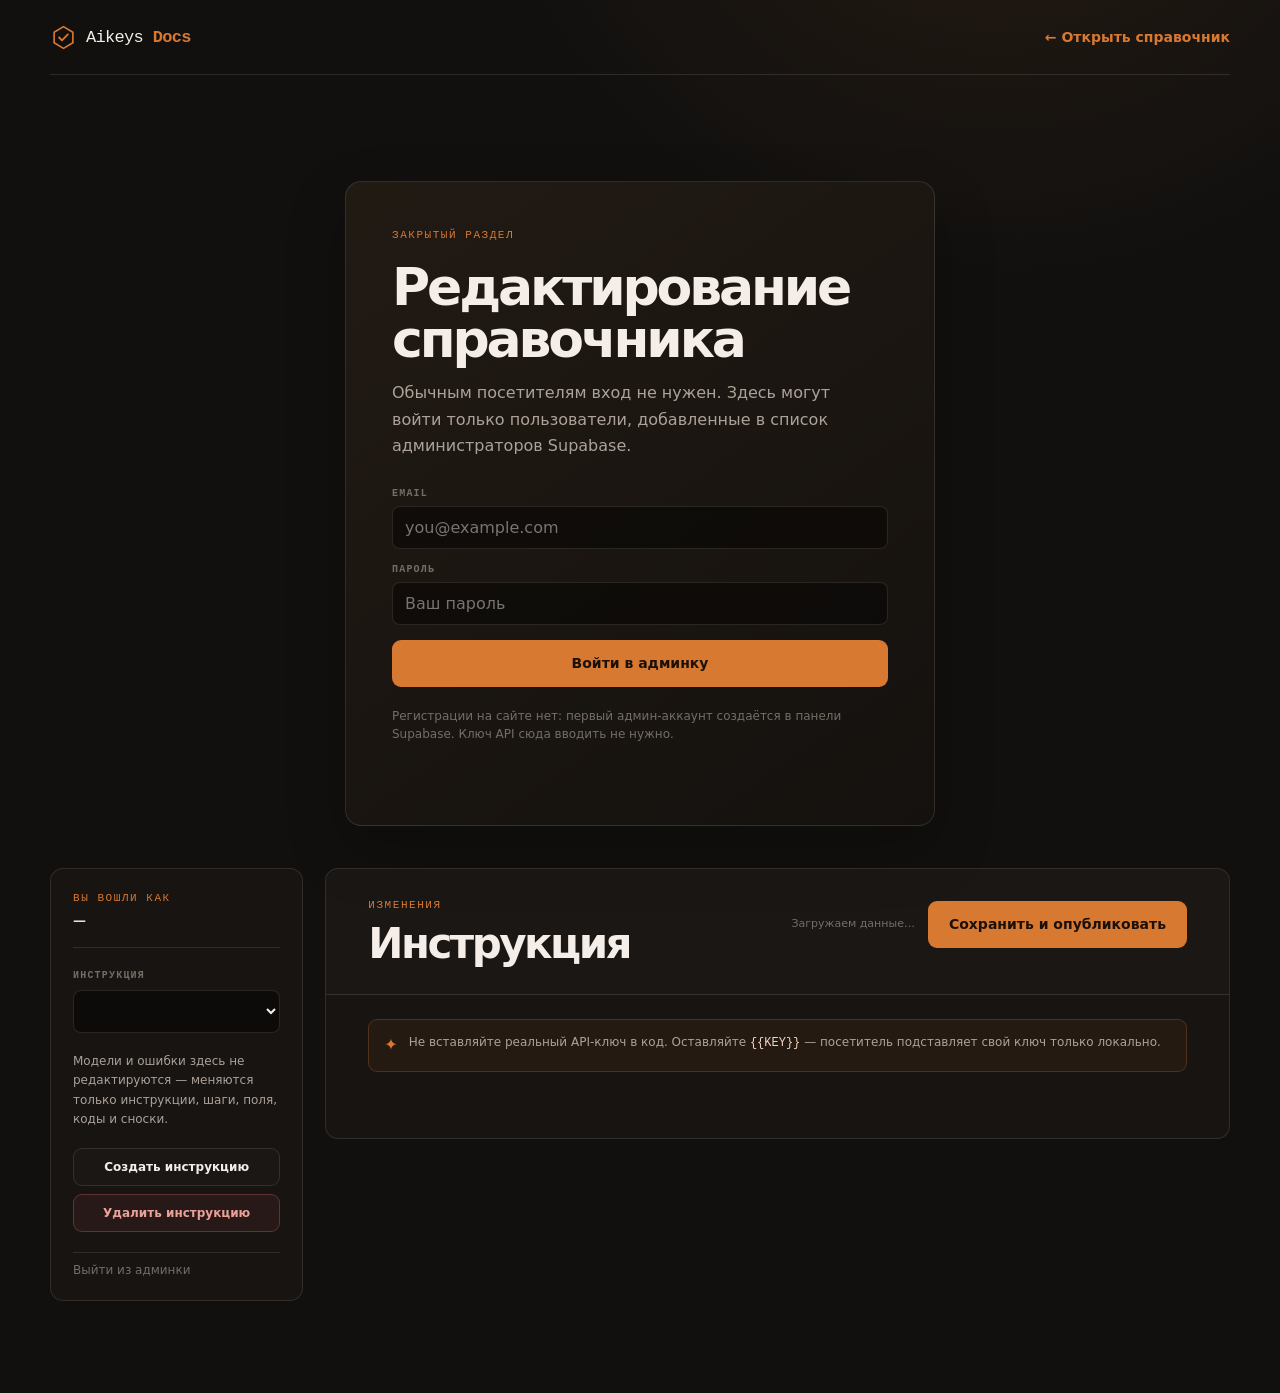
==== admin/index.html @ f6360652 "Add files via upload" ====
<!doctype html>
<html lang="ru">
  <head>
    <meta charset="UTF-8" />
    <meta name="viewport" content="width=device-width, initial-scale=1.0" />
    <meta name="theme-color" content="#0a1111" />
    <meta name="description" content="Администрирование Aikeys Docs" />
    <title>Aikeys Docs — админка</title>
    <link id="site-favicon" rel="icon" href="../site-icon.svg" type="image/svg+xml" />
    <link rel="stylesheet" href="../styles.css" />
    <link rel="stylesheet" href="./admin.css" />
  </head>
  <body class="admin-page">
    <header class="site-header admin-header">
      <a class="brand" href="../" aria-label="Aikeys Docs — на главную">
        <svg class="brand-mark" viewBox="0 0 36 36" aria-hidden="true">
          <path d="M18 3.5 30.5 11v14L18 32.5 5.5 25V11L18 3.5Z" fill="none" stroke="currentColor" stroke-width="2.2" />
          <path d="m12.2 18 3.8 3.8 7.8-8" fill="none" stroke="currentColor" stroke-linecap="round" stroke-linejoin="round" stroke-width="2.4" />
        </svg>
        <span>Aikeys <b>Docs</b></span>
      </a>
      <a class="header-link" href="../">← Открыть справочник</a>
    </header>

    <main class="admin-shell">
      <section class="admin-login" id="login-panel" aria-labelledby="login-title">
        <p class="eyebrow">Закрытый раздел</p>
        <h1 id="login-title">Редактирование справочника</h1>
        <p class="admin-lede">Обычным посетителям вход не нужен. Здесь могут войти только пользователи, добавленные в список администраторов Supabase.</p>
        <form class="login-form" id="login-form">
          <label>
            <span>Email</span>
            <input id="login-email" type="email" autocomplete="email" required placeholder="you@example.com" />
          </label>
          <label>
            <span>Пароль</span>
            <input id="login-password" type="password" autocomplete="current-password" required placeholder="Ваш пароль" />
          </label>
          <button class="button button-primary" id="login-submit" type="submit">Войти в админку</button>
        </form>
        <p class="admin-hint">Регистрации на сайте нет: первый админ-аккаунт создаётся в панели Supabase. Ключ API сюда вводить не нужно.</p>
        <p class="admin-message" id="login-message" aria-live="polite"></p>
      </section>

      <section class="admin-workspace" id="workspace" hidden aria-label="Редактор инструкций">
        <aside class="admin-sidebar">
          <div class="admin-sidebar__head">
            <p class="eyebrow">Вы вошли как</p>
            <strong id="account-email">—</strong>
          </div>
          <label class="admin-select-label" for="recipe-select">Инструкция</label>
          <select id="recipe-select" class="admin-select"></select>
          <p class="sidebar-note">Модели и ошибки здесь не редактируются — меняются только инструкции, шаги, поля, коды и сноски.</p>
          <div class="sidebar-actions">
            <button class="button button-quiet" id="create-recipe" type="button">Создать инструкцию</button>
            <button class="button button-danger" id="delete-recipe" type="button">Удалить инструкцию</button>
          </div>
          <button class="signout-button" id="signout" type="button">Выйти из админки</button>
        </aside>

        <section class="admin-editor-panel">
          <header class="editor-toolbar">
            <div>
              <p class="eyebrow">Изменения</p>
              <h1 id="editor-title">Инструкция</h1>
            </div>
            <div class="editor-actions">
              <span class="save-status" id="save-status" aria-live="polite">Загружаем данные…</span>
              <button class="button button-primary" id="save-catalog" type="button">Сохранить и опубликовать</button>
            </div>
          </header>
          <div class="admin-warning">
            <span aria-hidden="true">✦</span>
            <p>Не вставляйте реальный API-ключ в код. Оставляйте <code>{{KEY}}</code> — посетитель подставляет свой ключ только локально.</p>
          </div>
          <div id="recipe-editor" class="recipe-editor"></div>
        </section>
      </section>
    </main>

    <script src="../site-config.js"></script>
    <script src="../catalog-seed.js"></script>
    <script src="./admin.js" defer></script>
  </body>
</html>
---- styles.css ----
:root {
  --ink: #f5eee8;
  --muted: #aca29a;
  --subtle: #756d66;
  --canvas: #11100f;
  --surface: #1a1714;
  --surface-raised: #211c18;
  --surface-strong: #2a221c;
  --line: rgba(244, 225, 205, 0.12);
  --line-strong: rgba(216, 121, 50, 0.34);
  --accent: #d87932;
  --accent-strong: #bb5e25;
  --accent-faint: rgba(216, 121, 50, 0.13);
  --violet: #bca2ff;
  --shadow: 0 24px 60px rgba(0, 0, 0, 0.24);
  --shell: min(1180px, calc(100% - 48px));
  color-scheme: dark;
  font-family: Inter, ui-sans-serif, system-ui, -apple-system, BlinkMacSystemFont, "Segoe UI", sans-serif;
  background: var(--canvas);
  color: var(--ink);
}

* { box-sizing: border-box; }
html { scroll-behavior: smooth; }
body { margin: 0; min-width: 320px; background: var(--canvas); color: var(--ink); }
button, input { font: inherit; }
button { cursor: pointer; }
a { color: inherit; text-decoration: none; }

.skip-link {
  position: fixed; left: 16px; top: -50px; z-index: 10; padding: 10px 14px; border-radius: 8px;
  background: var(--accent); color: #1b110a; font-weight: 800; transition: top .18s ease;
}
.skip-link:focus { top: 14px; }
.sr-only { position: absolute; width: 1px; height: 1px; padding: 0; margin: -1px; overflow: hidden; clip: rect(0, 0, 0, 0); white-space: nowrap; border: 0; }

.site-header {
  width: var(--shell); min-height: 86px; margin: 0 auto; display: flex; align-items: center; justify-content: space-between; gap: 32px;
  border-bottom: 1px solid var(--line);
}
.brand { display: inline-flex; align-items: center; gap: 9px; font-family: ui-monospace, SFMono-Regular, Menlo, Consolas, monospace; font-size: 17px; letter-spacing: -.04em; white-space: nowrap; }
.brand b { color: var(--accent); font-weight: 700; }
.brand-mark { width: 27px; height: 27px; color: var(--accent); }
.main-nav { display: flex; align-items: center; gap: 28px; color: var(--muted); font-size: 14px; }
.main-nav a, .header-link, .site-footer a { transition: color .18s ease; }
.main-nav a:hover, .header-link:hover, .site-footer a:hover { color: var(--accent); }
.header-link { display: inline-flex; gap: 8px; color: var(--accent); font-size: 14px; font-weight: 750; }

.section-shell { width: var(--shell); margin: 0 auto; }
.hero { display: grid; grid-template-columns: minmax(0, 1.45fr) minmax(300px, .75fr); gap: clamp(38px, 9vw, 130px); align-items: center; min-height: 510px; padding: 86px 0 78px; }
.eyebrow { display: flex; align-items: center; gap: 8px; margin: 0 0 18px; color: var(--accent); font-family: ui-monospace, SFMono-Regular, Menlo, Consolas, monospace; font-size: 11px; letter-spacing: .14em; line-height: 1.4; text-transform: uppercase; }
.pulse-dot { width: 7px; height: 7px; border-radius: 50%; background: var(--accent); box-shadow: 0 0 0 5px rgba(216, 121, 50, .1); }
h1, h2, h3, p { margin-top: 0; }
h1 { max-width: 790px; margin-bottom: 23px; font-size: clamp(45px, 6vw, 78px); letter-spacing: -.067em; line-height: .99; font-weight: 720; }
h1 em { font-family: Georgia, "Times New Roman", serif; color: var(--accent); font-weight: 400; letter-spacing: -.08em; }
.hero-lede { max-width: 590px; margin-bottom: 31px; color: var(--muted); font-size: 18px; line-height: 1.65; }
.hero-actions { display: flex; flex-wrap: wrap; gap: 12px; }
.button { display: inline-flex; align-items: center; justify-content: center; gap: 12px; min-height: 47px; padding: 0 20px; border: 1px solid transparent; border-radius: 9px; font-size: 14px; font-weight: 800; transition: transform .18s ease, border-color .18s ease, background .18s ease; }
.button:hover { transform: translateY(-2px); }
.button-primary { background: var(--accent); color: #1b110a; }
.button-primary:hover { background: #efaa76; }
.button-quiet { border-color: var(--line); color: var(--ink); background: rgba(255,255,255,.015); }
.button-quiet:hover { border-color: var(--line-strong); }

.gateway-card { position: relative; padding: 25px; overflow: hidden; border: 1px solid rgba(216, 121, 50, .27); border-radius: 15px; background: linear-gradient(148deg, rgba(216,121,50,.15), rgba(39,27,19,.26) 42%, rgba(27,23,20,.9)); box-shadow: var(--shadow); }
.gateway-card::after { content: ""; position: absolute; width: 220px; height: 220px; right: -115px; bottom: -128px; border: 1px solid rgba(216, 121, 50, .2); border-radius: 50%; box-shadow: 0 0 0 28px rgba(216, 121, 50, .03), 0 0 0 58px rgba(216, 121, 50, .02); pointer-events: none; }
.gateway-card__header { display: flex; align-items: center; gap: 8px; margin-bottom: 19px; color: var(--muted); font-size: 13px; }
.status-lamp { width: 8px; height: 8px; border-radius: 50%; background: var(--accent); box-shadow: 0 0 12px rgba(216, 121, 50, .9); }
.gateway-card code { display: block; position: relative; z-index: 1; margin-bottom: 13px; color: #ffe0ca; font-family: ui-monospace, SFMono-Regular, Menlo, Consolas, monospace; font-size: clamp(14px, 1.5vw, 17px); font-weight: 700; overflow-wrap: anywhere; }
.gateway-card p { position: relative; z-index: 1; max-width: 285px; margin: 18px 0 0; color: var(--muted); font-size: 12px; line-height: 1.65; }
.copy-line { position: relative; z-index: 1; display: inline-flex; align-items: center; gap: 9px; padding: 0; border: 0; color: var(--accent); background: transparent; font-family: ui-monospace, SFMono-Regular, Menlo, Consolas, monospace; font-size: 12px; font-weight: 700; }
.copy-line:hover { color: #f0b386; }
.copy-icon { font-size: 16px; }

.trust-strip { display: grid; grid-template-columns: repeat(3, 1fr); width: var(--shell); margin: 0 auto; border: 1px solid var(--line); border-right: 0; border-left: 0; }
.trust-strip > div { display: flex; align-items: flex-start; gap: 15px; min-height: 94px; padding: 25px 20px; }
.trust-strip > div + div { border-left: 1px solid var(--line); }
.trust-index { color: var(--accent); font-family: ui-monospace, SFMono-Regular, Menlo, Consolas, monospace; font-size: 11px; }
.trust-strip p { max-width: 210px; margin: 0; color: #bdcbc5; font-size: 13px; line-height: 1.5; }

.setup-section, .models-section, .errors-section { padding: 118px 0 0; scroll-margin-top: 24px; }
.section-heading { display: flex; align-items: flex-end; justify-content: space-between; gap: 30px; margin-bottom: 34px; }
.section-heading .eyebrow { margin-bottom: 12px; }
h2 { margin-bottom: 0; font-size: clamp(32px, 4.1vw, 48px); letter-spacing: -.055em; line-height: 1.02; font-weight: 690; }
.section-note { max-width: 330px; margin: 0 0 4px; color: var(--subtle); font-size: 13px; line-height: 1.55; text-align: right; }

.setup-controls { display: grid; grid-template-columns: minmax(0, 1fr) auto; gap: 32px; align-items: end; padding: 24px; border: 1px solid var(--line); border-radius: 13px 13px 0 0; background: rgba(14,26,23,.55); }
.control-group { display: grid; gap: 11px; }
.control-group--wide { min-width: 0; }
.control-label { color: var(--subtle); font-family: ui-monospace, SFMono-Regular, Menlo, Consolas, monospace; font-size: 10px; font-weight: 700; letter-spacing: .13em; text-transform: uppercase; }
.app-tabs, .segment-tabs, .models-filter { display: flex; flex-wrap: wrap; gap: 8px; }
.app-tab, .segment-tab, .filter-tab { min-height: 37px; padding: 0 14px; border: 1px solid var(--line); border-radius: 999px; color: #c9c0b9; background: #171411; font-family: ui-monospace, SFMono-Regular, Menlo, Consolas, monospace; font-size: 12px; font-weight: 650; white-space: nowrap; transition: border-color .17s ease, color .17s ease, background .17s ease; }
.app-tab:hover, .segment-tab:hover, .filter-tab:hover { border-color: rgba(216,121,50,.45); color: #f7d6bd; }
.app-tab[aria-selected="true"], .segment-tab[aria-selected="true"], .filter-tab[aria-pressed="true"] { border-color: var(--accent); color: var(--accent); background: var(--accent-faint); }

.key-notice { display: grid; grid-template-columns: auto minmax(0, 1fr) minmax(250px, 330px); gap: 16px; align-items: center; padding: 17px 22px; border: 1px solid var(--line); border-top: 0; background: linear-gradient(90deg, rgba(121,96,77,.13), rgba(25,20,17,.5)); }
.key-notice__icon { display: grid; width: 31px; height: 31px; place-items: center; border: 1px solid rgba(216,121,50,.38); border-radius: 8px; color: var(--accent); font-size: 22px; }
.key-notice strong { display: block; margin-bottom: 3px; color: #e3d7cd; font-size: 13px; }
.key-notice p { margin: 0; color: var(--subtle); font-size: 12px; line-height: 1.5; }
.key-field { position: relative; display: flex; align-items: center; }
.key-field input { width: 100%; height: 39px; padding: 0 41px 0 13px; border: 1px dashed rgba(216,121,50,.38); border-radius: 7px; outline: none; color: var(--ink); background: rgba(12,9,7,.5); font-family: ui-monospace, SFMono-Regular, Menlo, Consolas, monospace; font-size: 12px; transition: border-color .17s ease; }
.key-field input:focus { border-color: var(--accent); }
.key-field input::placeholder { color: #77847f; }
.eye-button { position: absolute; right: 5px; width: 30px; height: 30px; border: 0; border-radius: 5px; color: var(--subtle); background: transparent; font-size: 13px; }
.eye-button:hover { color: var(--accent); background: var(--accent-faint); }

.guide-card { min-height: 390px; padding: clamp(26px, 4vw, 48px); border: 1px solid var(--line); border-top: 0; border-radius: 0 0 13px 13px; background: #171310; }
.guide-header { display: grid; grid-template-columns: minmax(0, 1fr) auto; gap: 32px; align-items: start; padding-bottom: 30px; border-bottom: 1px solid var(--line); }
.guide-header h3 { margin-bottom: 10px; color: #fff7f0; font-size: clamp(25px, 3.5vw, 37px); letter-spacing: -.05em; line-height: 1.05; }
.guide-header p { max-width: 640px; margin-bottom: 0; color: var(--muted); font-size: 14px; line-height: 1.65; }
.guide-meta { display: flex; align-items: center; gap: 8px; color: var(--subtle); font-family: ui-monospace, SFMono-Regular, Menlo, Consolas, monospace; font-size: 11px; white-space: nowrap; }
.guide-meta::before { content: "⌘"; color: var(--accent); font-size: 16px; }
.steps { display: grid; gap: 0; margin-top: 8px; }
.step { display: grid; grid-template-columns: 42px minmax(0, 1fr); column-gap: 19px; padding: 27px 0; border-bottom: 1px solid var(--line); }
.step-index { display: grid; width: 31px; height: 31px; place-items: center; border: 1px solid rgba(216,121,50,.48); border-radius: 50%; color: var(--accent); font-family: ui-monospace, SFMono-Regular, Menlo, Consolas, monospace; font-size: 11px; }
.step h4 { margin-bottom: 8px; color: #f2e7de; font-size: 16px; letter-spacing: -.02em; }
.step p { max-width: 740px; margin-bottom: 14px; color: var(--muted); font-size: 14px; line-height: 1.65; }
.guide-fields { display: grid; gap: 0; max-width: 780px; margin: 0 0 14px; overflow: hidden; border: 1px solid rgba(231,203,178,.13); border-radius: 8px; background: rgba(16,13,11,.68); }
.guide-field { display: grid; grid-template-columns: minmax(90px, .26fr) minmax(0, 1fr); gap: 12px; align-items: start; padding: 10px 13px; }
.guide-field + .guide-field { border-top: 1px solid var(--line); }
.guide-field dt { color: var(--subtle); font-family: ui-monospace, SFMono-Regular, Menlo, Consolas, monospace; font-size: 10px; font-weight: 700; line-height: 1.5; }
.guide-field dd { min-width: 0; margin: 0; }
.guide-field code { color: #f1ddce; font-family: ui-monospace, SFMono-Regular, Menlo, Consolas, monospace; font-size: 11px; line-height: 1.55; overflow-wrap: anywhere; }
.code-wrap { position: relative; max-width: 780px; overflow: hidden; border: 1px solid rgba(231,203,178,.13); border-radius: 8px; background: #100d0b; }
.code-wrap pre { max-height: 350px; margin: 0; padding: 17px 54px 17px 17px; overflow: auto; color: #f1ddce; font-family: ui-monospace, SFMono-Regular, Menlo, Consolas, monospace; font-size: 12px; line-height: 1.68; tab-size: 2; white-space: pre-wrap; overflow-wrap: anywhere; }
.code-wrap code { font-family: inherit; }
.copy-code { position: absolute; top: 8px; right: 8px; padding: 6px 8px; border: 1px solid transparent; border-radius: 5px; color: #8da69a; background: transparent; font-family: ui-monospace, SFMono-Regular, Menlo, Consolas, monospace; font-size: 10px; font-weight: 700; }
.copy-code:hover { border-color: var(--line); color: var(--accent); }
.guide-after { display: grid; gap: 9px; margin: 28px 0 0 61px; padding: 17px 18px; border: 1px solid rgba(188,162,255,.2); border-radius: 8px; background: rgba(188,162,255,.055); }
.guide-after p { position: relative; margin: 0; padding-left: 17px; color: #bdc6db; font-size: 12px; line-height: 1.55; }
.guide-after p::before { content: "•"; position: absolute; left: 0; color: var(--violet); }
.guide-loading { display: flex; gap: 7px; align-items: center; justify-content: center; min-height: 280px; }
.guide-loading span { width: 7px; height: 7px; border-radius: 50%; background: var(--accent); animation: loading .8s infinite alternate; }
.guide-loading span:nth-child(2) { animation-delay: .17s; }.guide-loading span:nth-child(3) { animation-delay: .34s; }
@keyframes loading { to { transform: translateY(-8px); opacity: .4; } }

.models-section { padding-top: 128px; }
.section-heading--models { margin-bottom: 17px; }
.model-search { position: relative; width: min(100%, 295px); }
.model-search input { width: 100%; height: 44px; padding: 0 13px 0 37px; border: 1px solid var(--line); border-radius: 8px; outline: none; color: var(--ink); background: transparent; font-size: 13px; transition: border-color .17s ease; }
.model-search input:focus { border-color: var(--accent); }
.model-search input::placeholder { color: var(--subtle); }
.search-symbol { position: absolute; left: 13px; top: 8px; color: var(--subtle); font-size: 22px; line-height: 1; }
.models-intro { max-width: 650px; margin-bottom: 25px; color: var(--muted); font-size: 14px; line-height: 1.65; }
.models-intro b { color: var(--accent); font-family: ui-monospace, SFMono-Regular, Menlo, Consolas, monospace; font-size: 12px; }
.models-filter { margin-bottom: 24px; }
.filter-tab { min-height: 32px; padding: 0 12px; font-size: 11px; }
.models-grid { display: grid; grid-template-columns: repeat(3, minmax(0, 1fr)); gap: 12px; }
.provider-card { overflow: hidden; border: 1px solid var(--line); border-radius: 10px; background: rgba(28,23,19,.62); }
.provider-card__header { display: flex; align-items: center; justify-content: space-between; gap: 16px; padding: 18px 18px 15px; border-bottom: 1px solid var(--line); }
.provider-card__header h3 { margin: 0; color: #f1e7de; font-size: 15px; letter-spacing: -.02em; }
.provider-card__header span { color: var(--subtle); font-family: ui-monospace, SFMono-Regular, Menlo, Consolas, monospace; font-size: 10px; }
.model-rows { list-style: none; margin: 0; padding: 5px 0; }
.model-row { display: grid; grid-template-columns: minmax(0, 1fr) auto; gap: 10px; align-items: center; padding: 11px 18px; }
.model-row + .model-row { border-top: 1px solid rgba(244,225,205,.07); }
.model-name { display: block; margin-bottom: 3px; color: #ddd1c7; font-size: 13px; line-height: 1.35; }
.model-id { display: block; max-width: 100%; padding: 0; border: 0; color: var(--subtle); background: transparent; font-family: ui-monospace, SFMono-Regular, Menlo, Consolas, monospace; font-size: 10px; text-align: left; overflow-wrap: anywhere; }
.model-id:hover { color: var(--accent); text-decoration: underline dotted; text-underline-offset: 3px; }
.model-kind { align-self: start; padding: 4px 6px; border-radius: 4px; color: #e4a070; background: rgba(216,121,50,.11); font-family: ui-monospace, SFMono-Regular, Menlo, Consolas, monospace; font-size: 9px; white-space: nowrap; }
.empty-state { padding: 32px; border: 1px dashed var(--line); border-radius: 9px; color: var(--muted); text-align: center; }

.savings-section { padding: 118px 0 0; scroll-margin-top: 24px; }
.savings-grid { display: grid; grid-template-columns: repeat(3, minmax(0, 1fr)); gap: 12px; }
.savings-card { position: relative; min-height: 192px; padding: 22px 20px 20px; overflow: hidden; border: 1px solid var(--line); border-radius: 10px; background: linear-gradient(145deg, rgba(216,121,50,.09), rgba(28,23,19,.68) 42%); }
.savings-card::after { content: ""; position: absolute; width: 120px; height: 120px; right: -72px; bottom: -76px; border: 1px solid rgba(216,121,50,.17); border-radius: 50%; pointer-events: none; }
.savings-index { display: inline-block; margin-bottom: 30px; color: var(--accent); font-family: ui-monospace, SFMono-Regular, Menlo, Consolas, monospace; font-size: 10px; font-weight: 700; letter-spacing: .12em; }
.savings-card h3 { position: relative; z-index: 1; margin-bottom: 9px; color: #f4e9df; font-size: 16px; letter-spacing: -.025em; }
.savings-card p { position: relative; z-index: 1; margin: 0; color: var(--muted); font-size: 13px; line-height: 1.6; }

.errors-section { padding-bottom: 118px; }
.errors-layout { display: grid; grid-template-columns: minmax(220px, .54fr) minmax(0, 1.46fr); gap: 16px; align-items: start; }
.error-helper { position: sticky; top: 18px; padding: 26px; border: 1px solid rgba(216,121,50,.26); border-radius: 10px; background: linear-gradient(155deg, rgba(216,121,50,.13), rgba(25,20,17,.8)); }
.helper-symbol { display: grid; width: 33px; height: 33px; place-items: center; margin-bottom: 22px; border: 1px solid var(--accent); border-radius: 50%; color: var(--accent); font-family: Georgia, serif; font-size: 20px; }
.error-helper h3 { margin-bottom: 9px; font-size: 20px; letter-spacing: -.04em; }
.error-helper p { margin-bottom: 21px; color: var(--muted); font-size: 13px; line-height: 1.65; }
.error-helper a { color: var(--accent); font-size: 12px; font-weight: 750; }
.error-list { display: grid; gap: 9px; }
.error-item { overflow: hidden; border: 1px solid var(--line); border-radius: 9px; background: rgba(28,23,19,.6); }
.error-summary { display: grid; grid-template-columns: minmax(0, 1fr) auto; gap: 18px; width: 100%; padding: 18px 19px; border: 0; color: inherit; background: transparent; text-align: left; }
.error-summary:hover { background: rgba(216,121,50,.05); }
.error-summary strong { display: block; margin-bottom: 4px; color: #f0e5db; font-size: 14px; }
.error-summary span { display: block; color: var(--subtle); font-size: 12px; line-height: 1.45; }
.error-chevron { color: var(--accent); font-size: 18px; transition: transform .2s ease; }
.error-item.is-open .error-chevron { transform: rotate(45deg); }
.error-details { display: grid; grid-template-rows: 0fr; transition: grid-template-rows .24s ease; }
.error-item.is-open .error-details { grid-template-rows: 1fr; }
.error-details > div { min-height: 0; overflow: hidden; }
.error-details__inside { margin: 0 19px 18px; padding: 16px 0 0; border-top: 1px solid var(--line); }
.error-details__inside > p { margin-bottom: 13px; color: var(--muted); font-size: 13px; line-height: 1.6; }
.error-details__inside .error-reason { color: #e2d4ca; }
.error-details__inside .error-fix { color: #d2c1b5; font-size: 12px; line-height: 1.6; }

.safety-callout { display: grid; grid-template-columns: auto minmax(0, 1fr); gap: 22px; align-items: center; margin-bottom: 84px; padding: 31px 36px; border: 1px solid rgba(188,162,255,.25); border-radius: 12px; background: linear-gradient(105deg, rgba(188,162,255,.12), rgba(8,17,15,.1) 60%); }
.safety-icon { display: grid; width: 45px; height: 45px; place-items: center; border: 1px solid rgba(188,162,255,.6); border-radius: 10px; color: var(--violet); font-size: 23px; }
.safety-callout h2 { margin-bottom: 8px; font-size: 24px; }
.safety-callout p { margin: 0; color: #aeb5c5; font-size: 13px; line-height: 1.65; }
.safety-callout code { color: #dfd3ff; font-family: ui-monospace, SFMono-Regular, Menlo, Consolas, monospace; font-size: .9em; }

.site-footer { display: grid; grid-template-columns: 1fr auto 1fr; align-items: center; width: var(--shell); min-height: 101px; margin: 0 auto; border-top: 1px solid var(--line); color: var(--subtle); font-size: 12px; }
.site-footer p { margin: 0; text-align: center; }
.footer-links { display: flex; justify-self: end; gap: 17px; color: var(--muted); }

@media (max-width: 920px) {
  .hero { grid-template-columns: 1fr; min-height: auto; padding: 72px 0 60px; }
  .gateway-card { max-width: 520px; }
  .models-grid { grid-template-columns: repeat(2, minmax(0, 1fr)); }
  .savings-grid { grid-template-columns: repeat(2, minmax(0, 1fr)); }
  .setup-controls { grid-template-columns: 1fr; gap: 22px; }
  .errors-layout { grid-template-columns: 1fr; }.error-helper { position: static; }
}
@media (max-width: 700px) {
  :root { --shell: min(100% - 32px, 1180px); }
  .site-header { min-height: 70px; gap: 15px; }.main-nav, .header-link { display: none; }
  .hero { padding: 58px 0 52px; }.hero-lede { font-size: 16px; }
  .trust-strip { grid-template-columns: 1fr; }.trust-strip > div { min-height: 68px; padding: 17px 3px; }.trust-strip > div + div { border-top: 1px solid var(--line); border-left: 0; }
  .setup-section, .models-section, .savings-section, .errors-section { padding-top: 78px; }.errors-section { padding-bottom: 76px; }
  .section-heading, .section-heading--models { align-items: flex-start; flex-direction: column; gap: 13px; margin-bottom: 25px; }.section-note { text-align: left; }.model-search { width: 100%; }
  .setup-controls { padding: 17px; }.key-notice { grid-template-columns: auto minmax(0, 1fr); padding: 16px; }.key-field { grid-column: 1 / -1; }
  .guide-card { padding: 24px 17px; }.guide-header { grid-template-columns: 1fr; gap: 13px; padding-bottom: 22px; }.step { grid-template-columns: 34px minmax(0, 1fr); gap: 12px; }.guide-after { margin-left: 0; }
  .guide-field { grid-template-columns: 1fr; gap: 3px; }
  .models-grid, .savings-grid { grid-template-columns: 1fr; }.savings-card { min-height: auto; }.error-summary { padding: 16px; }.error-details__inside { margin: 0 16px 16px; }
  .safety-callout { gap: 16px; margin-bottom: 53px; padding: 23px; }.safety-callout h2 { font-size: 20px; }
  .site-footer { grid-template-columns: 1fr auto; gap: 15px; padding: 22px 0; }.site-footer p { display: none; }
}
@media (max-width: 390px) { h1 { font-size: 42px; }.app-tab { padding: 0 11px; font-size: 11px; } }
---- admin/admin.css ----
.admin-page { min-height: 100vh; background: radial-gradient(circle at 78% -18%, rgba(216,121,50,.12), transparent 28%), var(--canvas); }
.admin-header { min-height: 75px; }
.admin-shell { width: var(--shell); margin: 0 auto; padding: 64px 0 92px; }

.admin-login { width: min(100%, 590px); margin: 42px auto; padding: clamp(26px, 5vw, 46px); border: 1px solid var(--line); border-radius: 16px; background: linear-gradient(145deg, rgba(35,27,21,.94), rgba(20,17,15,.94)); box-shadow: var(--shadow); }
.admin-login h1, .editor-toolbar h1 { margin-bottom: 15px; font-size: clamp(33px, 5vw, 52px); letter-spacing: -.06em; line-height: 1; }
.admin-lede { max-width: 490px; margin-bottom: 28px; color: var(--muted); line-height: 1.65; }
.login-form { display: grid; gap: 15px; }
.login-form label, .editor-field { display: grid; gap: 7px; }
.login-form label > span, .editor-field > label, .admin-select-label, .editor-subtitle { color: var(--subtle); font-family: ui-monospace, SFMono-Regular, Menlo, Consolas, monospace; font-size: 10px; font-weight: 750; letter-spacing: .12em; text-transform: uppercase; }
.login-form input, .admin-select, .editor-input, .editor-textarea { width: 100%; border: 1px solid var(--line); border-radius: 8px; outline: none; color: var(--ink); background: rgba(10,8,7,.66); transition: border-color .16s ease, box-shadow .16s ease; }
.login-form input, .admin-select, .editor-input { height: 43px; padding: 0 12px; }
.editor-textarea { min-height: 88px; padding: 11px 12px; line-height: 1.55; resize: vertical; }
.editor-textarea.code-input { min-height: 180px; color: #f1ddce; font-family: ui-monospace, SFMono-Regular, Menlo, Consolas, monospace; font-size: 12px; tab-size: 2; }
.login-form input:focus, .admin-select:focus, .editor-input:focus, .editor-textarea:focus { border-color: var(--accent); box-shadow: 0 0 0 3px rgba(216,121,50,.11); }
.admin-hint { margin: 20px 0 0; color: var(--subtle); font-size: 12px; line-height: 1.55; }
.admin-message { min-height: 21px; margin: 14px 0 0; color: var(--accent); font-size: 13px; line-height: 1.5; }
.admin-message.is-error { color: #ef9682; }

.admin-workspace { display: grid; grid-template-columns: minmax(225px, .28fr) minmax(0, 1fr); gap: 22px; align-items: start; }
.admin-sidebar, .admin-editor-panel { border: 1px solid var(--line); border-radius: 13px; background: rgba(26,22,19,.75); }
.admin-sidebar { position: sticky; top: 18px; padding: 22px; }
.admin-sidebar__head { padding-bottom: 19px; border-bottom: 1px solid var(--line); }
.admin-sidebar__head .eyebrow { margin-bottom: 7px; }
.admin-sidebar__head strong { display: block; overflow-wrap: anywhere; color: #eedfd3; font-size: 13px; }
.admin-select-label { display: block; margin: 22px 0 9px; }
.admin-select { appearance: auto; font-size: 13px; }
.sidebar-note { margin: 19px 0; color: var(--muted); font-size: 12px; line-height: 1.6; }
.sidebar-actions { display: grid; gap: 8px; }
.sidebar-actions .button { min-height: 38px; padding: 0 11px; font-size: 12px; }
.button-danger { border-color: rgba(232,111,99,.3); color: #eca198; background: rgba(232,111,99,.07); }
.button-danger:hover { border-color: rgba(232,111,99,.75); background: rgba(232,111,99,.12); }
.signout-button { width: 100%; margin-top: 20px; padding: 10px 0 0; border: 0; border-top: 1px solid var(--line); color: var(--subtle); background: transparent; font-size: 12px; text-align: left; }
.signout-button:hover { color: var(--accent); }

.admin-editor-panel { min-width: 0; overflow: hidden; }
.editor-toolbar { display: flex; align-items: flex-start; justify-content: space-between; gap: 26px; padding: 29px clamp(22px, 4vw, 42px); border-bottom: 1px solid var(--line); background: rgba(255,255,255,.012); }
.editor-toolbar .eyebrow { margin-bottom: 10px; }
.editor-toolbar h1 { margin: 0; font-size: clamp(26px, 3.7vw, 42px); }
.editor-actions { display: flex; align-items: center; justify-content: flex-end; gap: 13px; padding-top: 3px; }
.save-status { max-width: 205px; color: var(--subtle); font-size: 11px; line-height: 1.45; text-align: right; }
.save-status.is-error { color: #ef9682; }
.save-status.is-success { color: #f0ae79; }
.editor-actions .button { flex: 0 0 auto; white-space: nowrap; }
.admin-warning { display: flex; gap: 11px; margin: 24px clamp(22px, 4vw, 42px) 0; padding: 13px 15px; border: 1px solid rgba(216,121,50,.24); border-radius: 9px; color: var(--muted); background: rgba(216,121,50,.07); font-size: 12px; line-height: 1.55; }
.admin-warning > span { color: var(--accent); font-size: 16px; }.admin-warning p { margin: 0; }.admin-warning code { color: #f5d6c0; }
.recipe-editor { display: grid; gap: 18px; padding: 24px clamp(22px, 4vw, 42px) 42px; }
.editor-section { padding: 21px; border: 1px solid var(--line); border-radius: 11px; background: rgba(10,8,7,.24); }
.editor-section__head, .step-editor__head, .field-row__head, .note-row__head { display: flex; align-items: center; justify-content: space-between; gap: 16px; }
.editor-section__head { margin-bottom: 17px; }.editor-section__head h2, .step-editor__head h3 { margin: 0; color: #f5e9e0; font-size: 17px; letter-spacing: -.025em; }
.editor-field + .editor-field { margin-top: 13px; }
.localized-fields { display: grid; gap: 12px; }
.localized-fields > div { display: grid; gap: 6px; }
.localized-fields small { color: var(--subtle); font-family: ui-monospace, SFMono-Regular, Menlo, Consolas, monospace; font-size: 10px; text-transform: uppercase; }
.steps-editor, .notes-editor { display: grid; gap: 13px; }
.step-editor { padding: 19px; border: 1px solid rgba(244,225,205,.1); border-radius: 9px; background: rgba(26,21,18,.66); }
.step-editor__head { margin-bottom: 17px; }.step-editor__head h3 { font-size: 15px; }
.editor-button { min-height: 32px; padding: 0 10px; border: 1px solid var(--line); border-radius: 6px; color: #d5c8be; background: rgba(255,255,255,.025); font-size: 11px; font-weight: 700; }
.editor-button:hover { border-color: var(--line-strong); color: var(--accent); }
.editor-button.danger { color: #e29a91; }.editor-button.danger:hover { border-color: rgba(232,111,99,.5); color: #efb1a8; }
.step-tools { display: flex; flex-wrap: wrap; gap: 7px; margin-top: 14px; }
.fields-editor { display: grid; gap: 9px; margin-top: 16px; padding-top: 16px; border-top: 1px solid var(--line); }
.field-row, .note-row { padding: 13px; border: 1px solid rgba(244,225,205,.09); border-radius: 8px; background: rgba(255,255,255,.012); }
.field-row__head, .note-row__head { margin-bottom: 11px; }.field-row__head strong, .note-row__head strong { color: #d8c9bd; font-size: 12px; }
.field-row__inputs { display: grid; grid-template-columns: minmax(120px, .3fr) minmax(0, 1fr); gap: 9px; }
.field-row .editor-textarea { min-height: 63px; }
.add-button { justify-self: start; min-height: 37px; margin-top: 4px; padding: 0 12px; border: 1px dashed rgba(216,121,50,.45); border-radius: 7px; color: var(--accent); background: rgba(216,121,50,.05); font-size: 12px; font-weight: 750; }
.add-button:hover { border-style: solid; background: var(--accent-faint); }
.empty-editor { padding: 28px; border: 1px dashed var(--line); border-radius: 9px; color: var(--muted); line-height: 1.6; }

@media (max-width: 850px) {
  .admin-shell { padding-top: 32px; }.admin-workspace { grid-template-columns: 1fr; }.admin-sidebar { position: static; }.editor-toolbar { align-items: stretch; flex-direction: column; }.editor-actions { justify-content: space-between; }.save-status { max-width: none; text-align: left; }
}
@media (max-width: 560px) {
  .admin-header { min-height: 65px; }.admin-header .header-link { font-size: 12px; }.admin-shell { width: min(100% - 28px, 1180px); padding-bottom: 45px; }.admin-login { margin: 17px auto; }.editor-toolbar, .recipe-editor { padding-right: 17px; padding-left: 17px; }.admin-warning { margin-right: 17px; margin-left: 17px; }.editor-actions { align-items: stretch; flex-direction: column; }.editor-actions .button { width: 100%; }.field-row__inputs { grid-template-columns: 1fr; }
}
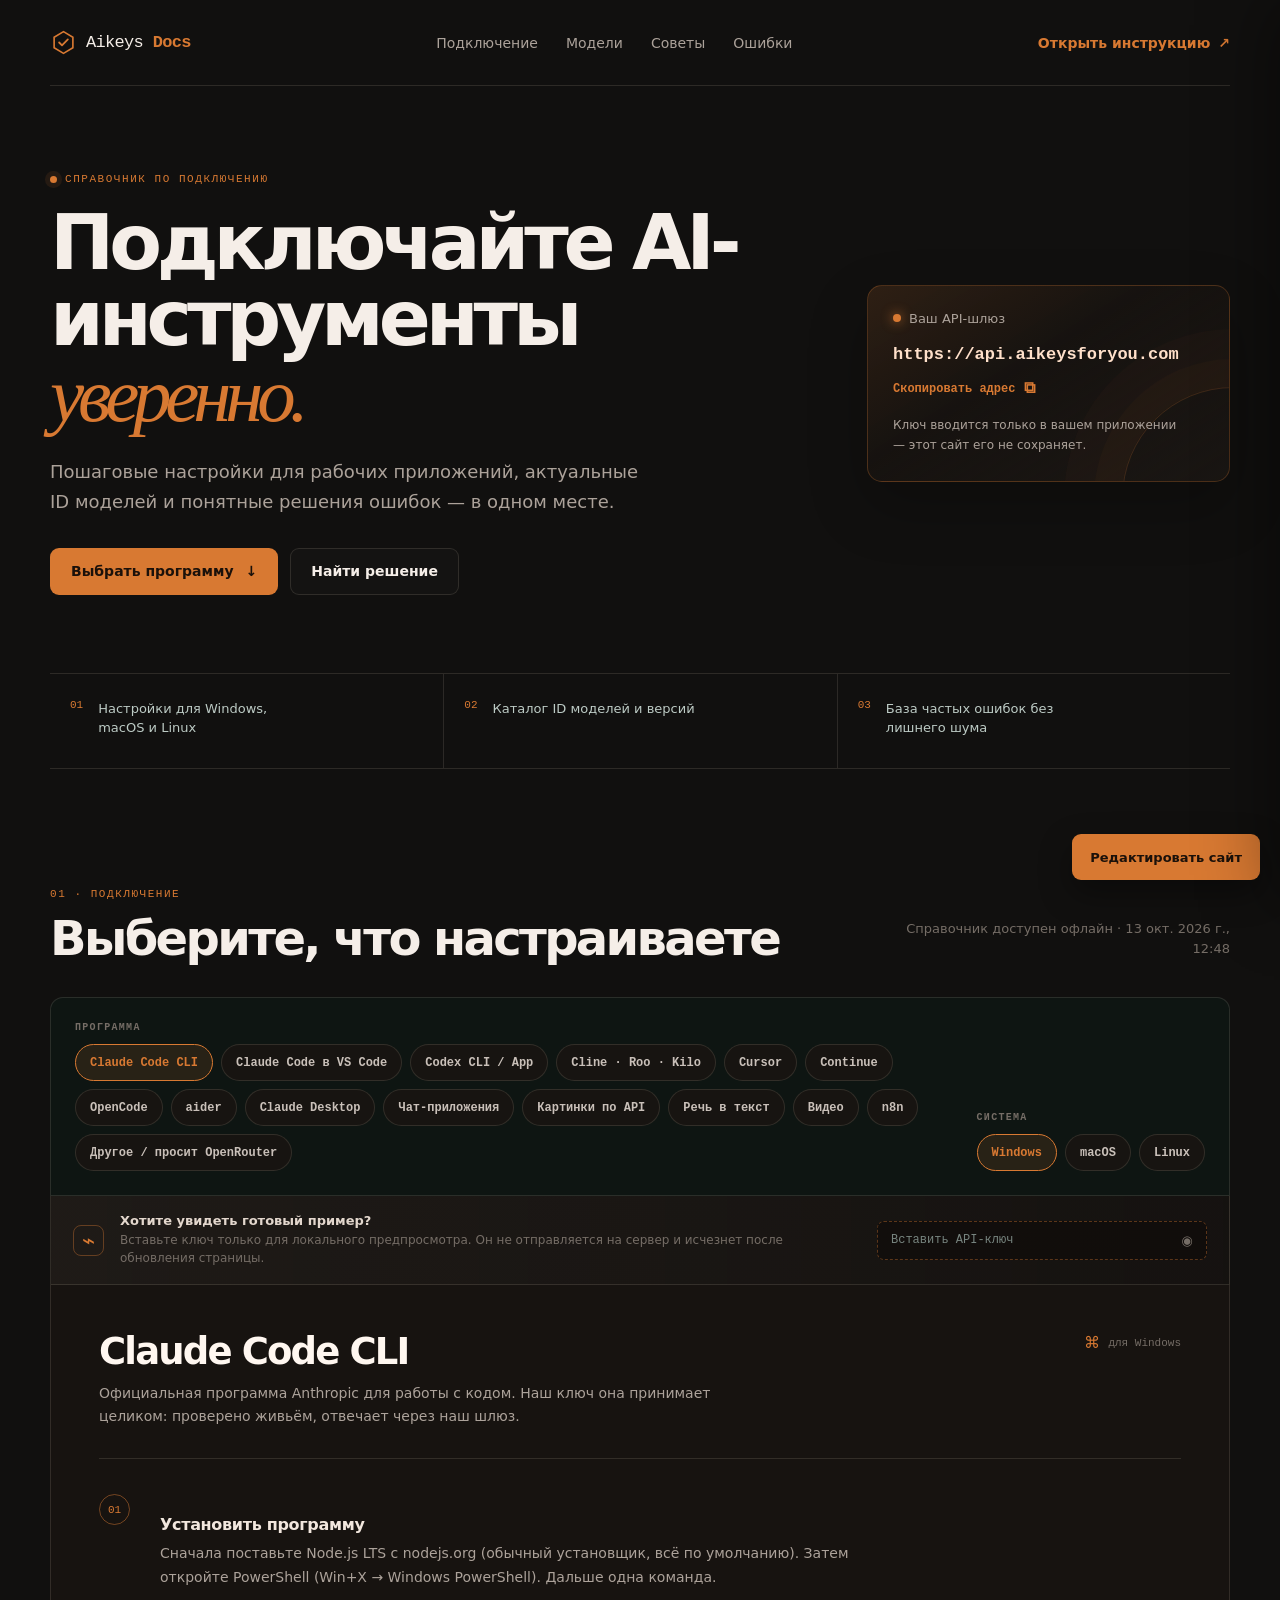
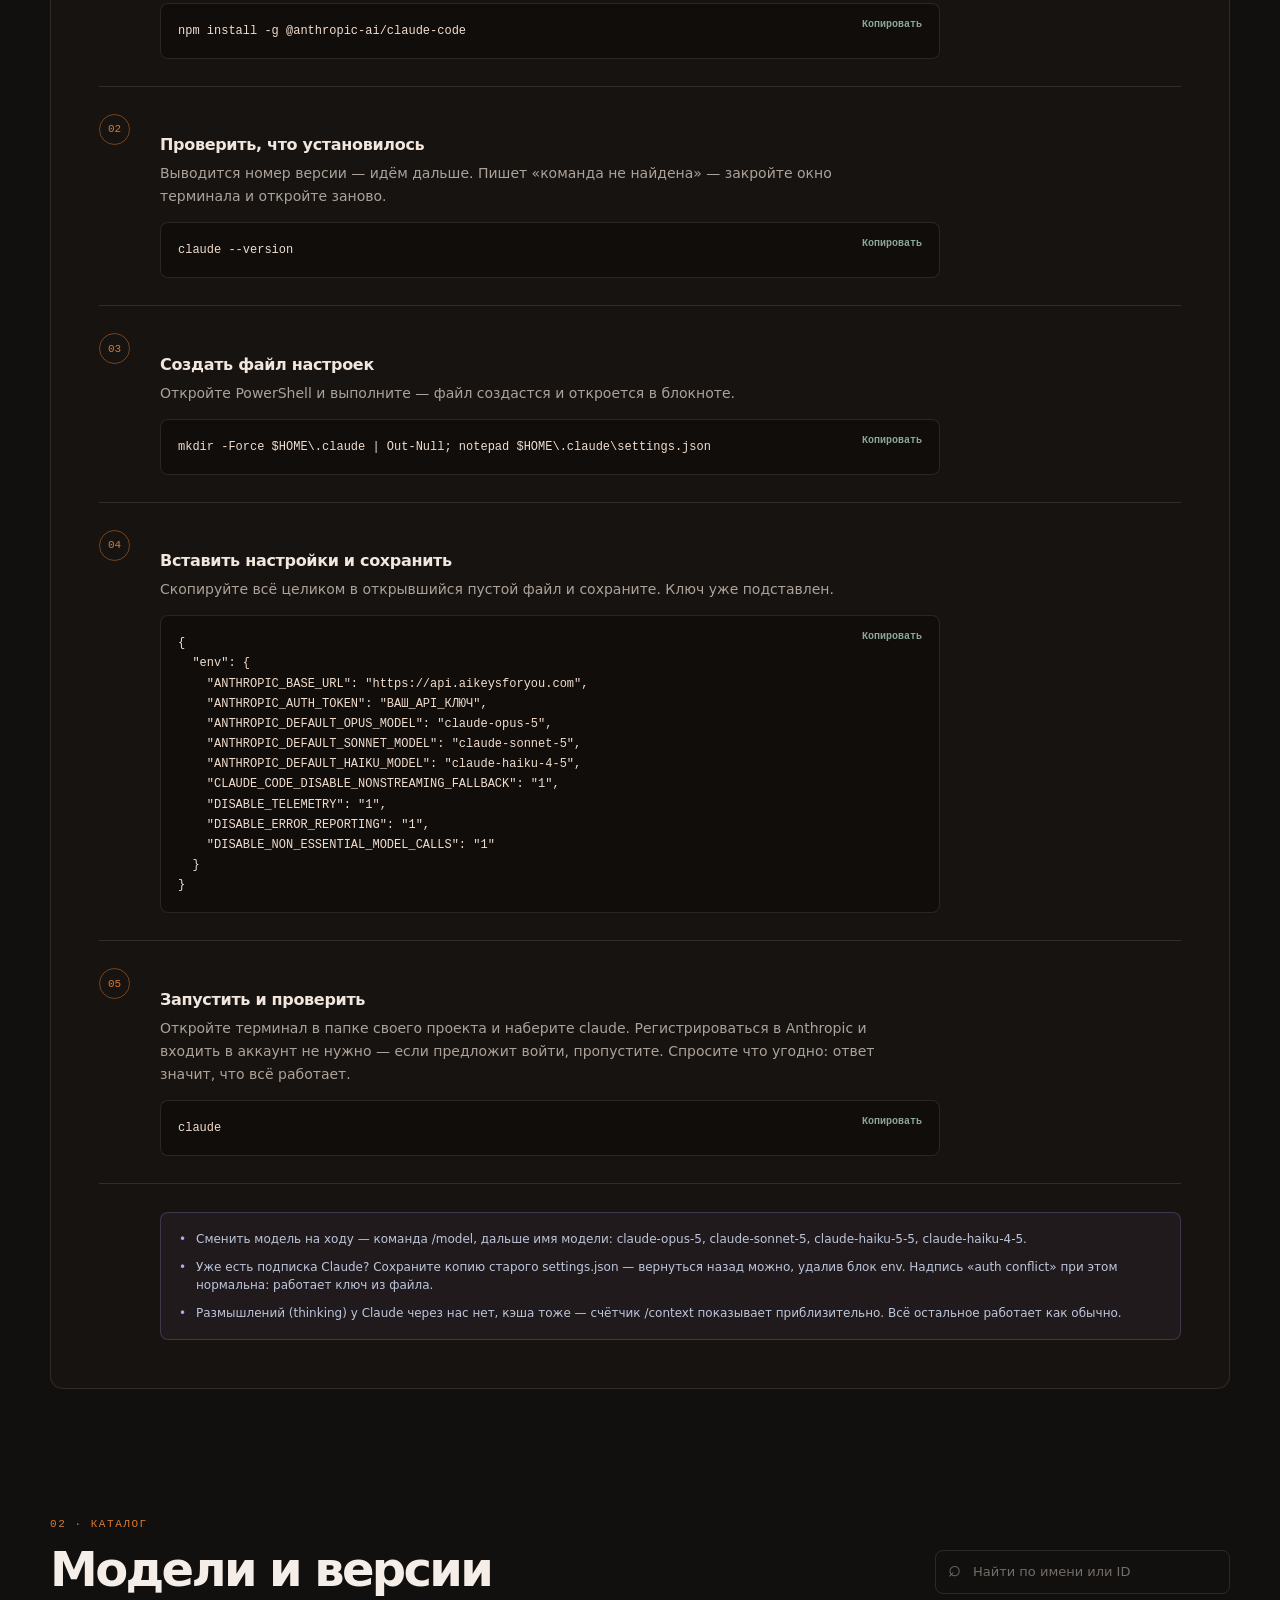
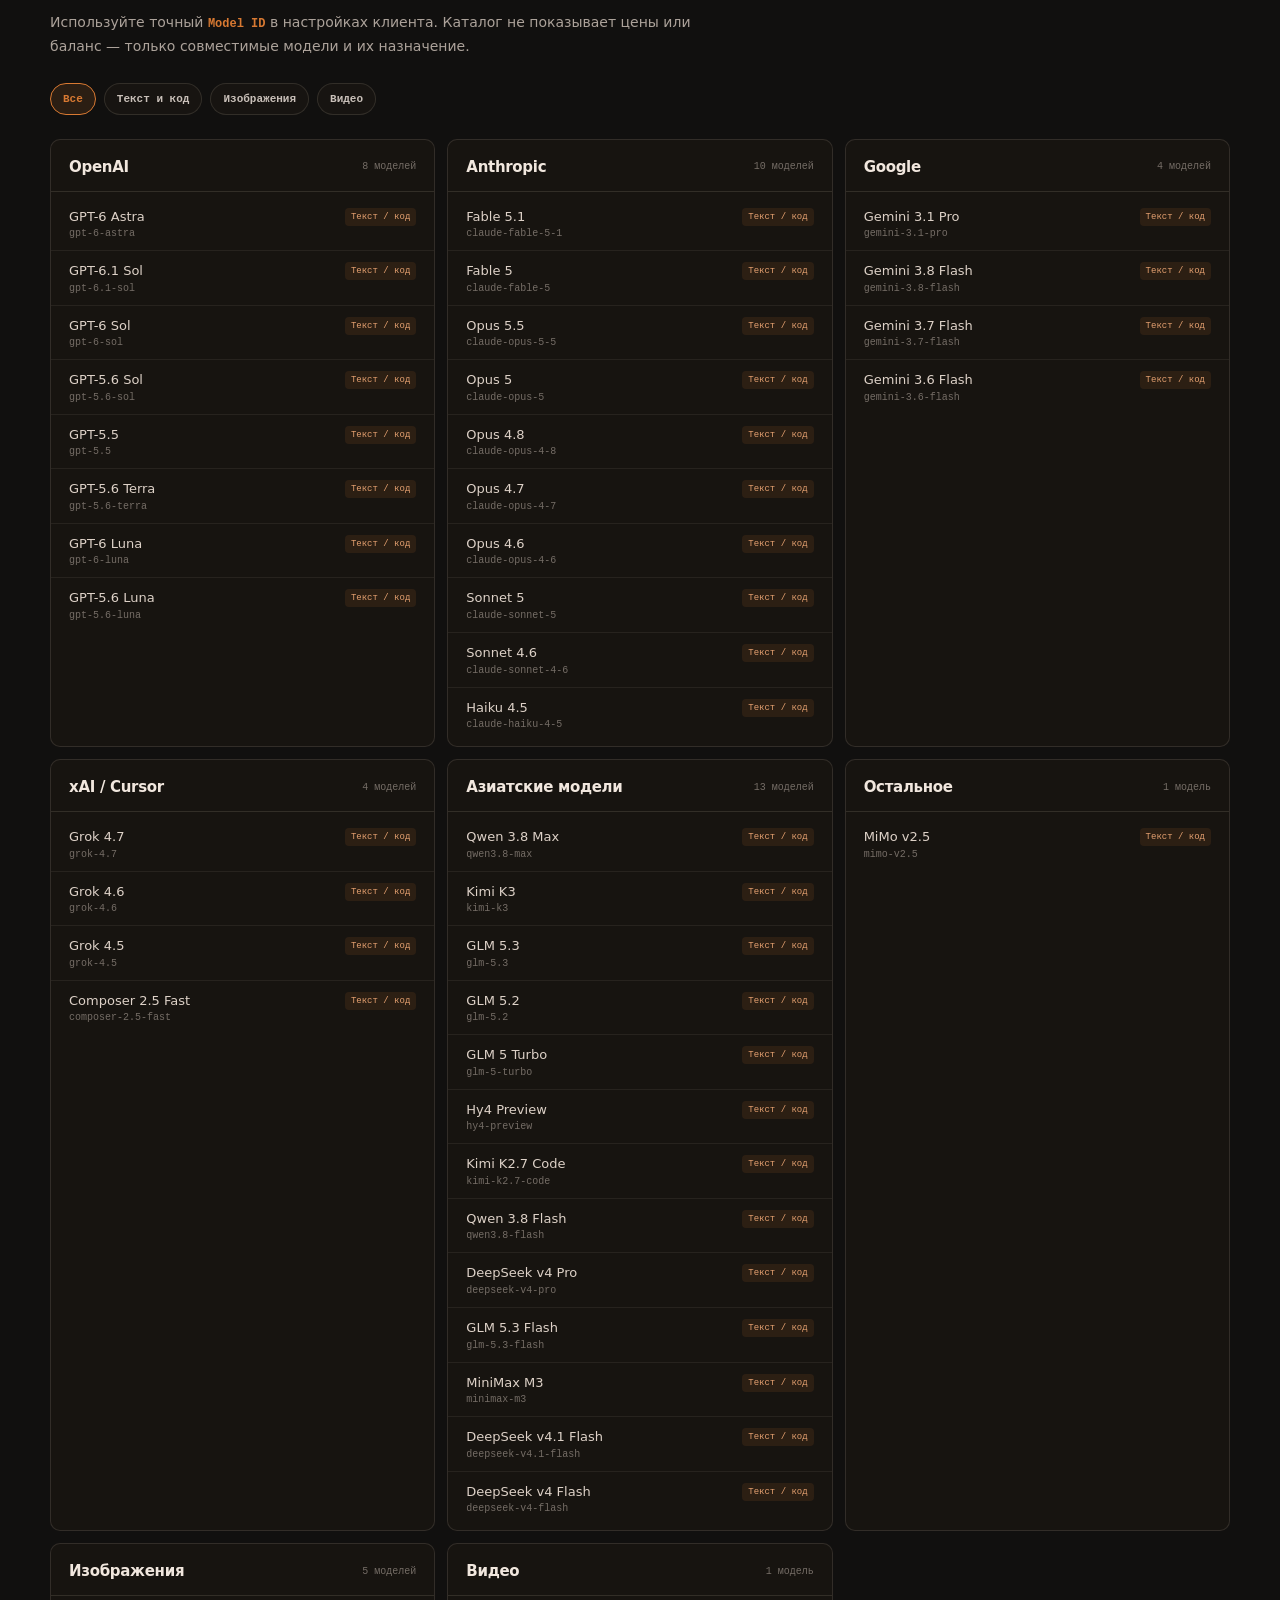
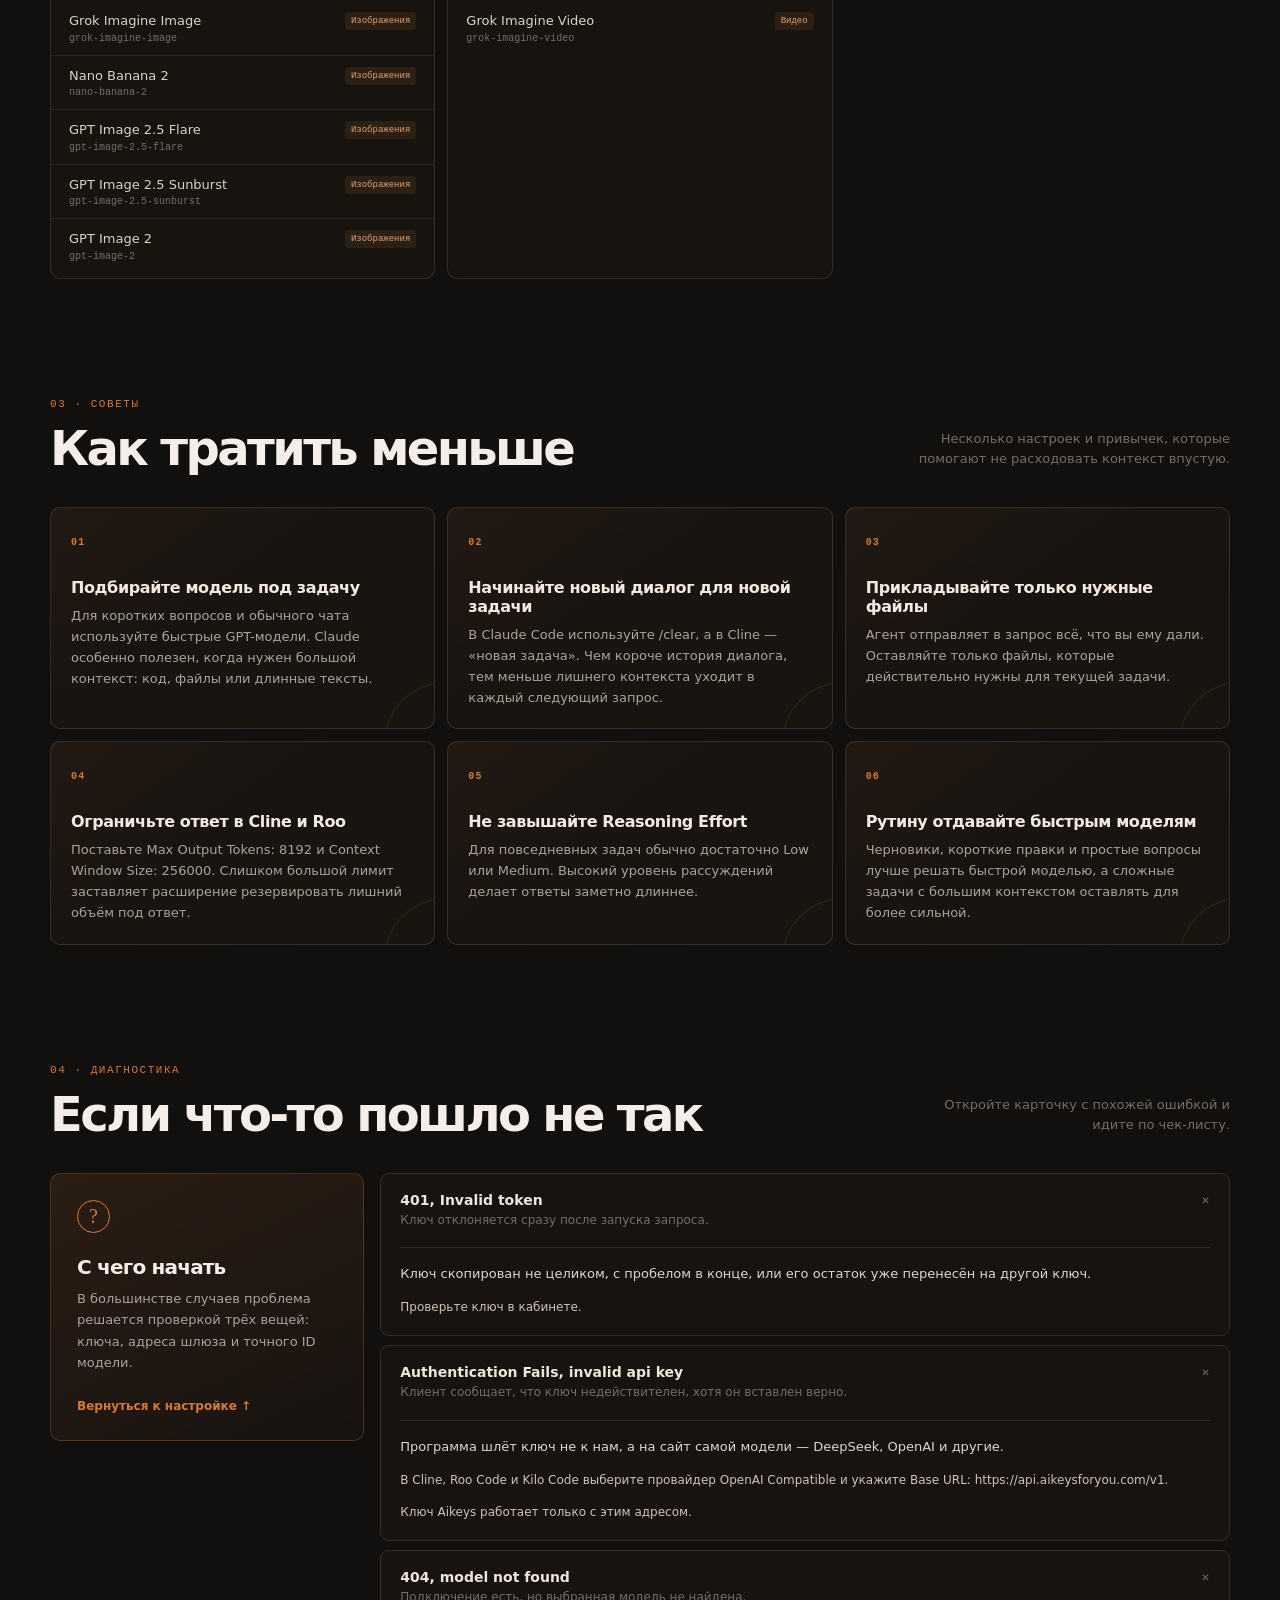
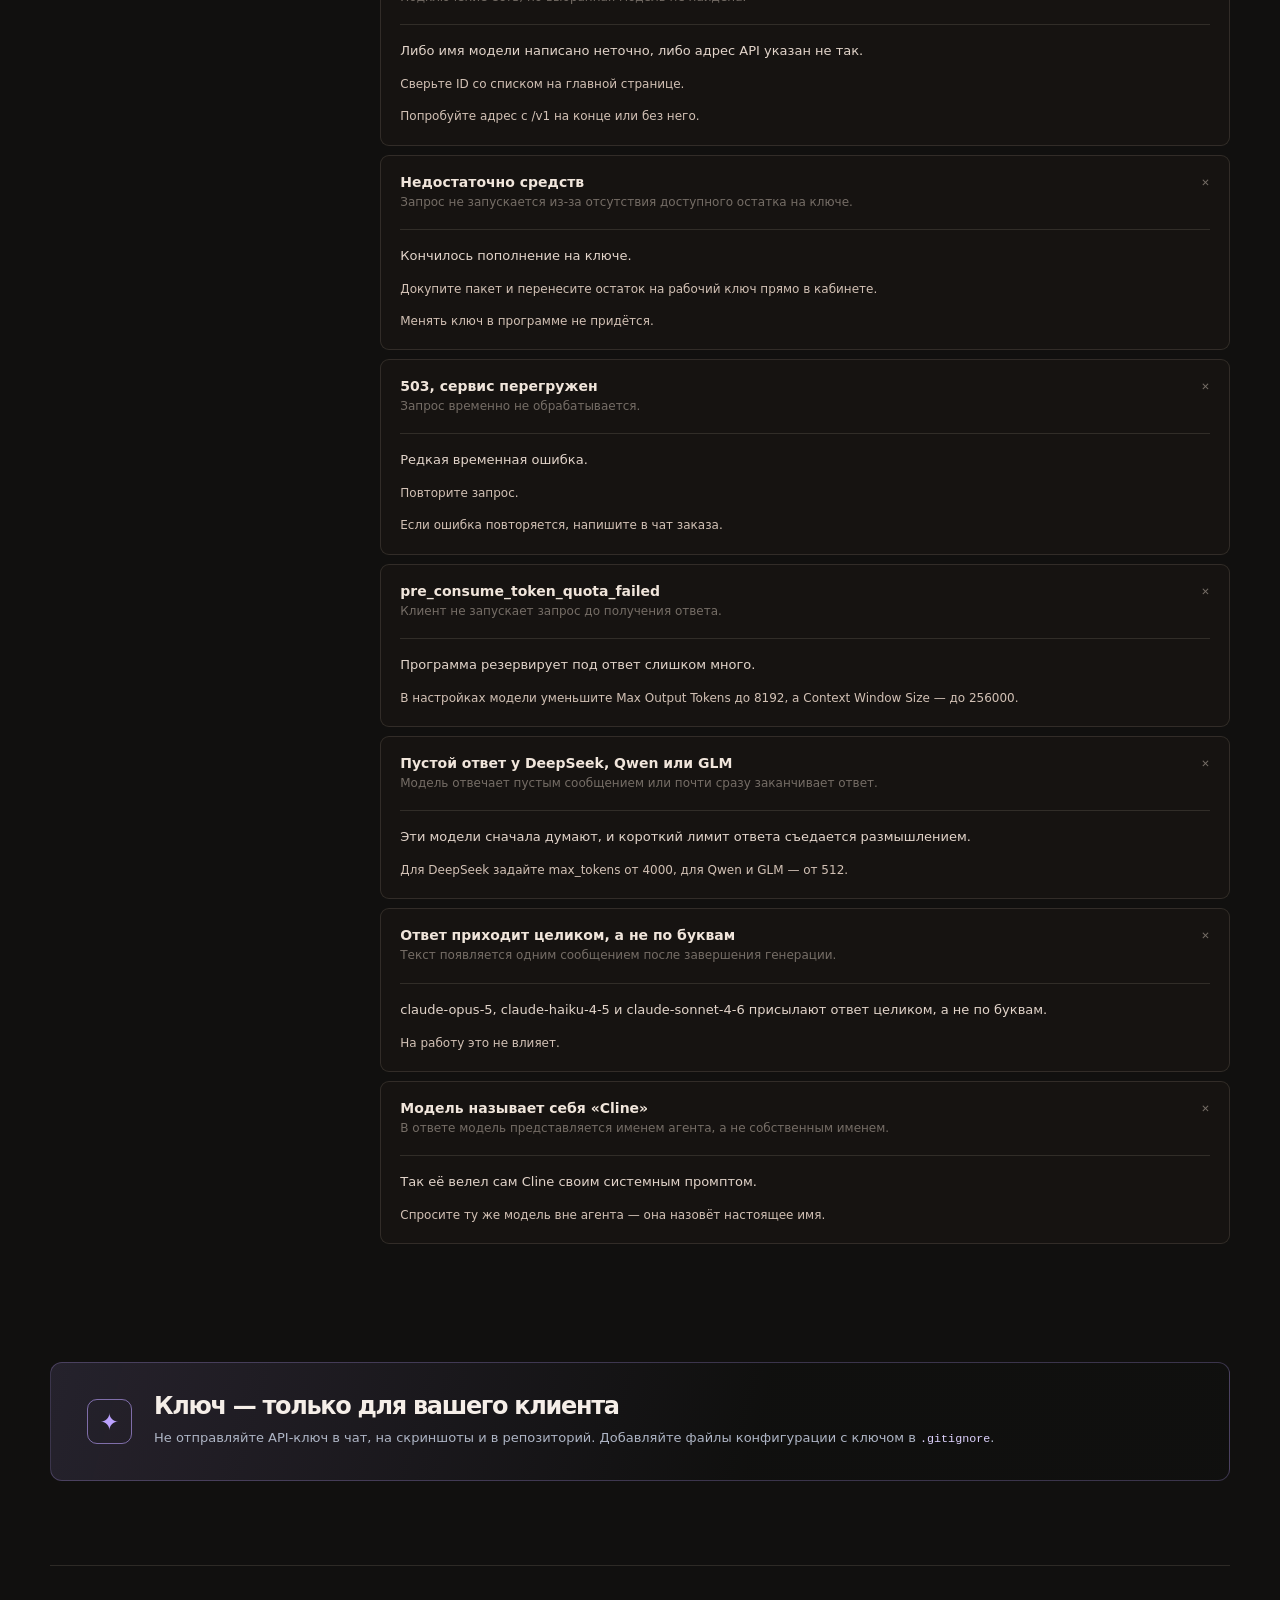
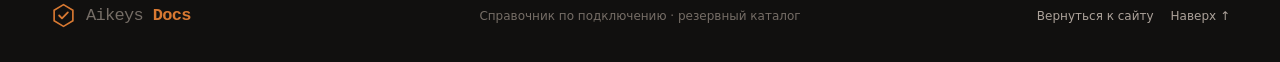
==== commit 530e1dd8: "Add files via upload" ====
--- a/admin/index.html
+++ b/admin/index.html
@@ -4,82 +4,173 @@
     <meta charset="UTF-8" />
     <meta name="viewport" content="width=device-width, initial-scale=1.0" />
     <meta name="theme-color" content="#0a1111" />
-    <meta name="description" content="Администрирование Aikeys Docs" />
-    <title>Aikeys Docs — админка</title>
+    <meta name="description" content="Справочник по подключению AI-инструментов через api.aikeysforyou.com" />
+    <title>Aikeys Docs — редактирование</title>
     <link id="site-favicon" rel="icon" href="../site-icon.svg" type="image/svg+xml" />
     <link rel="stylesheet" href="../styles.css" />
-    <link rel="stylesheet" href="./admin.css" />
+    <link rel="stylesheet" href="./admin-mode.css" />
   </head>
-  <body class="admin-page">
-    <header class="site-header admin-header">
-      <a class="brand" href="../" aria-label="Aikeys Docs — на главную">
+  <body>
+    <a class="skip-link" href="#setup">Перейти к инструкции</a>
+
+    <header class="site-header">
+      <a class="brand" href="#top" aria-label="Aikeys Docs — на главную">
         <svg class="brand-mark" viewBox="0 0 36 36" aria-hidden="true">
           <path d="M18 3.5 30.5 11v14L18 32.5 5.5 25V11L18 3.5Z" fill="none" stroke="currentColor" stroke-width="2.2" />
           <path d="m12.2 18 3.8 3.8 7.8-8" fill="none" stroke="currentColor" stroke-linecap="round" stroke-linejoin="round" stroke-width="2.4" />
         </svg>
-        <span>Aikeys <b>Docs</b></span>
+        <span><span data-ui="brandName">Aikeys</span> <b data-ui="brandSuffix">Docs</b></span>
       </a>
-      <a class="header-link" href="../">← Открыть справочник</a>
+      <nav class="main-nav" aria-label="Основная навигация">
+        <a href="#setup" data-ui="navSetup">Подключение</a>
+        <a href="#models" data-ui="navModels">Модели</a>
+        <a href="#savings" data-ui="navSavings">Советы</a>
+        <a href="#errors" data-ui="navErrors">Ошибки</a>
+      </nav>
+      <a class="header-link" href="#setup"><span data-ui="headerGuide">Открыть инструкцию</span> <span aria-hidden="true">↗</span></a>
     </header>
 
-    <main class="admin-shell">
-      <section class="admin-login" id="login-panel" aria-labelledby="login-title">
-        <p class="eyebrow">Закрытый раздел</p>
-        <h1 id="login-title">Редактирование справочника</h1>
-        <p class="admin-lede">Обычным посетителям вход не нужен. Здесь могут войти только пользователи, добавленные в список администраторов Supabase.</p>
-        <form class="login-form" id="login-form">
-          <label>
-            <span>Email</span>
-            <input id="login-email" type="email" autocomplete="email" required placeholder="you@example.com" />
-          </label>
-          <label>
-            <span>Пароль</span>
-            <input id="login-password" type="password" autocomplete="current-password" required placeholder="Ваш пароль" />
-          </label>
-          <button class="button button-primary" id="login-submit" type="submit">Войти в админку</button>
-        </form>
-        <p class="admin-hint">Регистрации на сайте нет: первый админ-аккаунт создаётся в панели Supabase. Ключ API сюда вводить не нужно.</p>
-        <p class="admin-message" id="login-message" aria-live="polite"></p>
+    <main id="top">
+      <section class="hero section-shell" aria-labelledby="hero-title">
+        <div class="hero-copy">
+          <p class="eyebrow"><span class="pulse-dot"></span><span data-ui="heroEyebrow">Справочник по подключению</span></p>
+          <h1 id="hero-title"><span data-ui="heroTitle">Подключайте AI-инструменты</span> <em data-ui="heroAccent">уверенно.</em></h1>
+          <p class="hero-lede" data-ui="heroLead">Пошаговые настройки для рабочих приложений, актуальные ID моделей и понятные решения ошибок — в одном месте.</p>
+          <div class="hero-actions">
+            <a class="button button-primary" href="#setup"><span data-ui="heroPrimary">Выбрать программу</span> <span aria-hidden="true">↓</span></a>
+            <a class="button button-quiet" href="#errors" data-ui="heroSecondary">Найти решение</a>
+          </div>
+        </div>
+        <aside class="gateway-card" aria-label="Адрес API-шлюза">
+          <div class="gateway-card__header">
+            <span class="status-lamp"></span>
+            <span data-ui="gatewayHeading">Ваш API-шлюз</span>
+          </div>
+          <code id="gateway-url">https://api.aikeysforyou.com</code>
+          <button class="copy-line" type="button" data-copy-target="#gateway-url">
+            <span data-ui="gatewayCopy">Скопировать адрес</span><span class="copy-icon" aria-hidden="true">⧉</span>
+          </button>
+          <p data-ui="gatewayHint">Ключ вводится только в вашем приложении — этот сайт его не сохраняет.</p>
+        </aside>
       </section>
 
-      <section class="admin-workspace" id="workspace" hidden aria-label="Редактор инструкций">
-        <aside class="admin-sidebar">
-          <div class="admin-sidebar__head">
-            <p class="eyebrow">Вы вошли как</p>
-            <strong id="account-email">—</strong>
+      <section class="trust-strip" aria-label="Преимущества справочника">
+        <div><span class="trust-index">01</span><p data-ui="trustOne">Настройки для Windows, macOS и Linux</p></div>
+        <div><span class="trust-index">02</span><p data-ui="trustTwo">Каталог ID моделей и версий</p></div>
+        <div><span class="trust-index">03</span><p data-ui="trustThree">База частых ошибок без лишнего шума</p></div>
+      </section>
+
+      <section class="section-shell setup-section" id="setup" aria-labelledby="setup-title">
+        <div class="section-heading">
+          <div>
+            <p class="eyebrow" data-ui="setupEyebrow">01 · Подключение</p>
+            <h2 id="setup-title" data-ui="setupTitle">Выберите, что настраиваете</h2>
           </div>
-          <label class="admin-select-label" for="recipe-select">Инструкция</label>
-          <select id="recipe-select" class="admin-select"></select>
-          <p class="sidebar-note">Модели и ошибки здесь не редактируются — меняются только инструкции, шаги, поля, коды и сноски.</p>
-          <div class="sidebar-actions">
-            <button class="button button-quiet" id="create-recipe" type="button">Создать инструкцию</button>
-            <button class="button button-danger" id="delete-recipe" type="button">Удалить инструкцию</button>
+          <p class="section-note" id="catalog-status" aria-live="polite">Загружаем каталог…</p>
+        </div>
+
+        <div class="setup-controls">
+          <div class="control-group control-group--wide">
+            <span class="control-label" data-ui="programLabel">Программа</span>
+            <div class="app-tabs" id="app-tabs" role="tablist" aria-label="Выбор программы"></div>
           </div>
-          <button class="signout-button" id="signout" type="button">Выйти из админки</button>
-        </aside>
+          <div class="control-group">
+            <span class="control-label" data-ui="systemLabel">Система</span>
+            <div class="segment-tabs" id="os-tabs" role="tablist" aria-label="Выбор системы"></div>
+          </div>
+        </div>
 
-        <section class="admin-editor-panel">
-          <header class="editor-toolbar">
-            <div>
-              <p class="eyebrow">Изменения</p>
-              <h1 id="editor-title">Инструкция</h1>
-            </div>
-            <div class="editor-actions">
-              <span class="save-status" id="save-status" aria-live="polite">Загружаем данные…</span>
-              <button class="button button-primary" id="save-catalog" type="button">Сохранить и опубликовать</button>
-            </div>
-          </header>
-          <div class="admin-warning">
-            <span aria-hidden="true">✦</span>
-            <p>Не вставляйте реальный API-ключ в код. Оставляйте <code>{{KEY}}</code> — посетитель подставляет свой ключ только локально.</p>
+        <div class="key-notice">
+          <div class="key-notice__icon" aria-hidden="true">⌁</div>
+          <div>
+            <strong data-ui="keyTitle">Хотите увидеть готовый пример?</strong>
+            <p data-ui="keyHint">Вставьте ключ только для локального предпросмотра. Он не отправляется на сервер и исчезнет после обновления страницы.</p>
           </div>
-          <div id="recipe-editor" class="recipe-editor"></div>
-        </section>
+          <label class="key-field">
+            <span class="sr-only">API-ключ для локального предпросмотра</span>
+            <input id="api-key" type="password" autocomplete="off" placeholder="Вставить API-ключ" data-ui-placeholder="keyPlaceholder" />
+            <button type="button" class="eye-button" id="toggle-key" aria-label="Показать ключ">◉</button>
+          </label>
+        </div>
+
+        <article class="guide-card" id="guide-card" aria-live="polite"></article>
+      </section>
+
+      <section class="section-shell models-section" id="models" aria-labelledby="models-title">
+        <div class="section-heading section-heading--models">
+          <div>
+            <p class="eyebrow" data-ui="modelsEyebrow">02 · Каталог</p>
+            <h2 id="models-title" data-ui="modelsTitle">Модели и версии</h2>
+          </div>
+          <label class="model-search">
+            <span class="search-symbol" aria-hidden="true">⌕</span>
+            <span class="sr-only">Поиск модели</span>
+            <input id="model-search" type="search" placeholder="Найти по имени или ID" data-ui-placeholder="modelsSearch" />
+          </label>
+        </div>
+        <p class="models-intro"><span data-ui="modelsIntroBefore">Используйте точный</span> <b>Model ID</b> <span data-ui="modelsIntroAfter">в настройках клиента. Каталог не показывает цены или баланс — только совместимые модели и их назначение.</span></p>
+        <div class="models-filter" id="models-filter" aria-label="Фильтр по типу моделей"></div>
+        <div class="models-grid" id="models-grid"></div>
+        <p class="empty-state" id="models-empty" hidden data-ui="emptyModels">По этому запросу моделей не нашлось. Попробуйте другое имя или ID.</p>
+      </section>
+
+      <section class="section-shell savings-section" id="savings" aria-labelledby="savings-title">
+        <div class="section-heading">
+          <div>
+            <p class="eyebrow" data-ui="savingsEyebrow">03 · Советы</p>
+            <h2 id="savings-title" data-ui="savingsTitle">Как тратить меньше</h2>
+          </div>
+          <p class="section-note" id="savings-intro">Несколько простых настроек помогают не расходовать контекст впустую.</p>
+        </div>
+        <div class="savings-grid" id="savings-list"></div>
+      </section>
+
+      <section class="section-shell errors-section" id="errors" aria-labelledby="errors-title">
+        <div class="section-heading">
+          <div>
+            <p class="eyebrow" data-ui="errorsEyebrow">04 · Диагностика</p>
+            <h2 id="errors-title" data-ui="errorsTitle">Если что-то пошло не так</h2>
+          </div>
+          <p class="section-note" data-ui="errorsHint">Откройте карточку с похожей ошибкой и идите по чек-листу.</p>
+        </div>
+        <div class="errors-layout">
+          <div class="error-helper">
+            <span class="helper-symbol" aria-hidden="true">?</span>
+            <h3 data-ui="helperTitle">С чего начать</h3>
+            <p data-ui="helperText">В большинстве случаев проблема решается проверкой трёх вещей: ключа, адреса шлюза и точного ID модели.</p>
+            <a href="#setup"><span data-ui="helperLink">Вернуться к настройке</span> <span aria-hidden="true">↑</span></a>
+          </div>
+          <div class="error-list" id="error-list"></div>
+        </div>
+      </section>
+
+      <section class="section-shell safety-callout" aria-label="Важно о безопасности ключа">
+        <span class="safety-icon" aria-hidden="true">✦</span>
+        <div>
+          <h2 data-ui="safetyTitle">Ключ — только для вашего клиента</h2>
+          <p><span data-ui="safetyBeforeCode">Не отправляйте API-ключ в чат, на скриншоты и в репозиторий. Добавляйте файлы конфигурации с ключом в</span> <code>.gitignore</code><span data-ui="safetyAfterCode">.</span></p>
+        </div>
       </section>
     </main>
 
-    <script src="../site-config.js"></script>
-    <script src="../catalog-seed.js"></script>
-    <script src="./admin.js" defer></script>
+    <footer class="site-footer">
+      <a class="brand" href="#top" aria-label="Aikeys Docs — наверх">
+        <svg class="brand-mark" viewBox="0 0 36 36" aria-hidden="true"><path d="M18 3.5 30.5 11v14L18 32.5 5.5 25V11L18 3.5Z" fill="none" stroke="currentColor" stroke-width="2.2" /><path d="m12.2 18 3.8 3.8 7.8-8" fill="none" stroke="currentColor" stroke-linecap="round" stroke-linejoin="round" stroke-width="2.4" /></svg>
+        <span><span data-ui="brandName">Aikeys</span> <b data-ui="brandSuffix">Docs</b></span>
+      </a>
+      <p><span data-ui="footerLead">Справочник по подключению ·</span> <span id="footer-updated">обновляем каталог</span></p>
+      <div class="footer-links">
+        <a href="../" data-ui="footerBack">Вернуться к сайту</a>
+        <a href="#top" data-ui="footerTop">Наверх ↑</a>
+      </div>
+    </footer>
+
+    <template id="loading-guide">
+      <div class="guide-loading"><span></span><span></span><span></span></div>
+    </template>
+    <script src="../site-config.js?v=20261018-editor"></script>
+    <script src="../catalog-seed.js?v=20261018-editor"></script>
+    <script src="../app.js?v=20261018-editor" defer></script>
+    <script src="./admin-mode.js?v=20261018-editor" defer></script>
   </body>
 </html>
--- a/admin/admin-mode.css
+++ b/admin/admin-mode.css
@@ -0,0 +1,29 @@
+.admin-mode { position: fixed; right: 20px; bottom: 20px; z-index: 100; font-family: Inter, ui-sans-serif, system-ui, -apple-system, BlinkMacSystemFont, "Segoe UI", sans-serif; }
+.admin-mode__toggle { min-height: 46px; padding: 0 17px; border: 1px solid rgba(216,121,50,.7); border-radius: 9px; color: #1b110a; background: #d87932; box-shadow: 0 13px 32px rgba(0,0,0,.36); font-size: 13px; font-weight: 800; }
+.admin-mode__toggle:hover { background: #eb9659; }
+.admin-mode__drawer { position: fixed; inset: 0 0 0 auto; display: flex; flex-direction: column; width: min(595px, 100vw); min-height: 100vh; padding: 25px; overflow: auto; border-left: 1px solid rgba(244,225,205,.14); color: var(--ink); background: #171310; box-shadow: -24px 0 70px rgba(0,0,0,.45); transform: translateX(103%); transition: transform .22s ease; }
+.admin-mode.is-open .admin-mode__drawer { transform: translateX(0); }
+.admin-mode.is-open .admin-mode__toggle { opacity: 0; pointer-events: none; }
+.admin-mode__head { display: flex; align-items: flex-start; justify-content: space-between; gap: 16px; margin-bottom: 18px; }
+.admin-mode__eyebrow { margin: 0 0 6px; color: var(--accent); font-family: ui-monospace, SFMono-Regular, Menlo, Consolas, monospace; font-size: 10px; font-weight: 750; letter-spacing: .13em; text-transform: uppercase; }
+.admin-mode__account { display: block; max-width: 460px; color: #e3d5ca; font-size: 12px; overflow-wrap: anywhere; }
+.admin-mode__close { display: grid; flex: 0 0 auto; width: 33px; height: 33px; place-items: center; padding: 0; border: 1px solid var(--line); border-radius: 7px; color: var(--muted); background: transparent; font-size: 23px; line-height: 1; }
+.admin-mode__close:hover { border-color: var(--line-strong); color: var(--accent); }
+.admin-mode__title { margin: 0 0 12px; color: #f8efe8; font-size: 28px; letter-spacing: -.045em; line-height: 1.08; }
+.admin-mode__lead { margin: 0 0 20px; color: var(--muted); font-size: 13px; line-height: 1.62; }
+.admin-mode__login { display: grid; gap: 13px; }
+.admin-mode__login label { display: grid; gap: 7px; color: var(--subtle); font-family: ui-monospace, SFMono-Regular, Menlo, Consolas, monospace; font-size: 10px; font-weight: 750; letter-spacing: .1em; text-transform: uppercase; }
+.admin-mode__login input { width: 100%; height: 43px; padding: 0 12px; border: 1px solid var(--line); border-radius: 8px; outline: none; color: var(--ink); background: #100d0b; font-family: inherit; font-size: 14px; letter-spacing: normal; text-transform: none; }
+.admin-mode__login input:focus, .admin-mode__source:focus { border-color: var(--accent); box-shadow: 0 0 0 3px rgba(216,121,50,.12); }
+.admin-mode__primary, .admin-mode__quiet { min-height: 39px; padding: 0 12px; border-radius: 7px; font-family: inherit; font-size: 12px; font-weight: 800; }
+.admin-mode__primary { border: 1px solid var(--accent); color: #1b110a; background: var(--accent); }.admin-mode__primary:hover { background: #ea975c; }
+.admin-mode__quiet { border: 1px solid var(--line); color: #d7c9bf; background: rgba(255,255,255,.025); }.admin-mode__quiet:hover { border-color: var(--line-strong); color: var(--accent); }
+.admin-mode__actions { display: grid; grid-template-columns: 1fr 1fr; gap: 8px; margin-bottom: 15px; }.admin-mode__actions .admin-mode__primary { grid-column: 1 / -1; }
+.admin-mode__source-label { display: grid; flex: 1 1 auto; min-height: 420px; gap: 8px; color: var(--subtle); font-family: ui-monospace, SFMono-Regular, Menlo, Consolas, monospace; font-size: 10px; font-weight: 750; letter-spacing: .1em; text-transform: uppercase; }
+.admin-mode__source { width: 100%; min-height: 420px; height: 100%; padding: 14px; border: 1px solid var(--line); border-radius: 8px; outline: none; color: #f0ded1; background: #0f0c0a; font-family: ui-monospace, SFMono-Regular, Menlo, Consolas, monospace; font-size: 11px; font-weight: 500; line-height: 1.55; resize: vertical; tab-size: 2; white-space: pre; }
+.admin-mode__note { margin: 14px 0 0; color: var(--subtle); font-size: 11px; line-height: 1.55; }.admin-mode__note code { color: #f4d0b8; }
+.admin-mode__status { min-height: 20px; margin: 13px 0 0; color: var(--muted); font-size: 12px; line-height: 1.45; }.admin-mode__status.is-error { color: #f09588; }.admin-mode__status.is-success { color: #eea36b; }
+
+@media (max-width: 620px) {
+  .admin-mode { right: 12px; bottom: 12px; }.admin-mode__drawer { padding: 18px; }.admin-mode__title { font-size: 24px; }.admin-mode__source-label, .admin-mode__source { min-height: 360px; }
+}
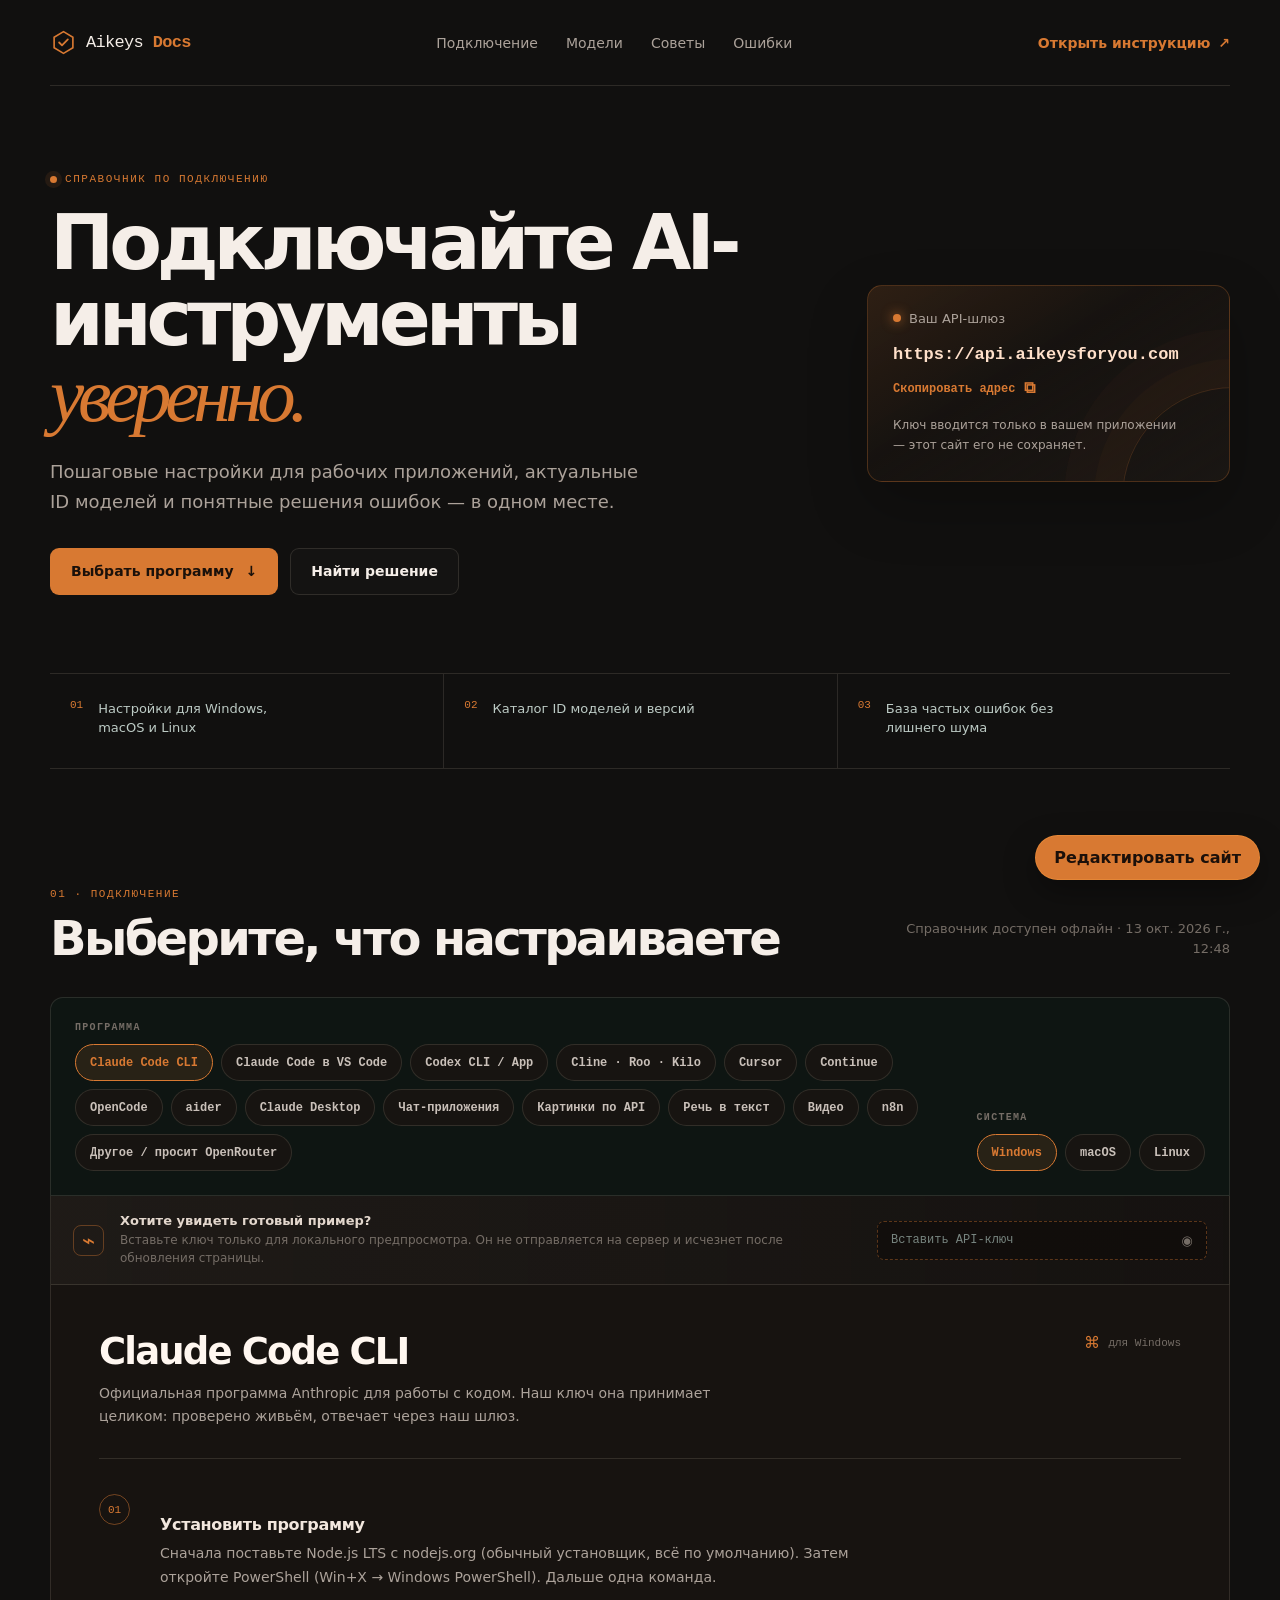
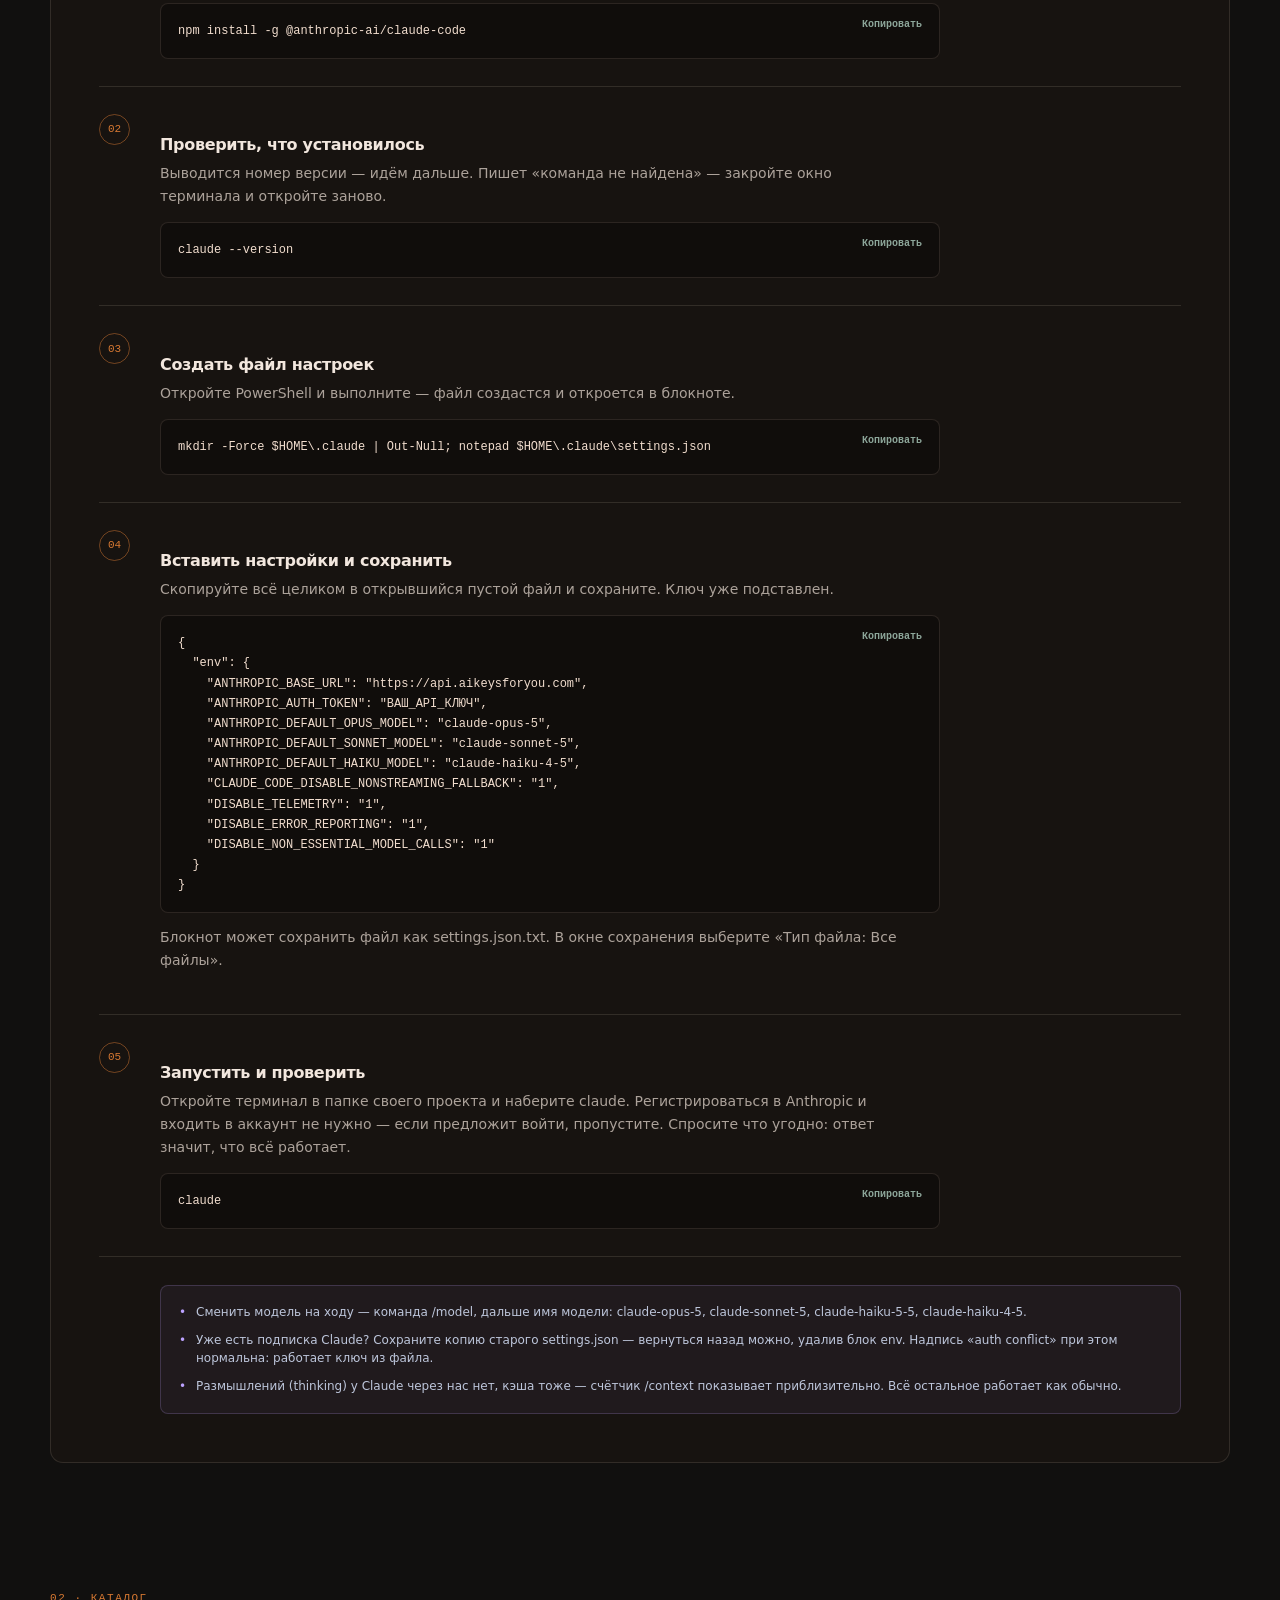
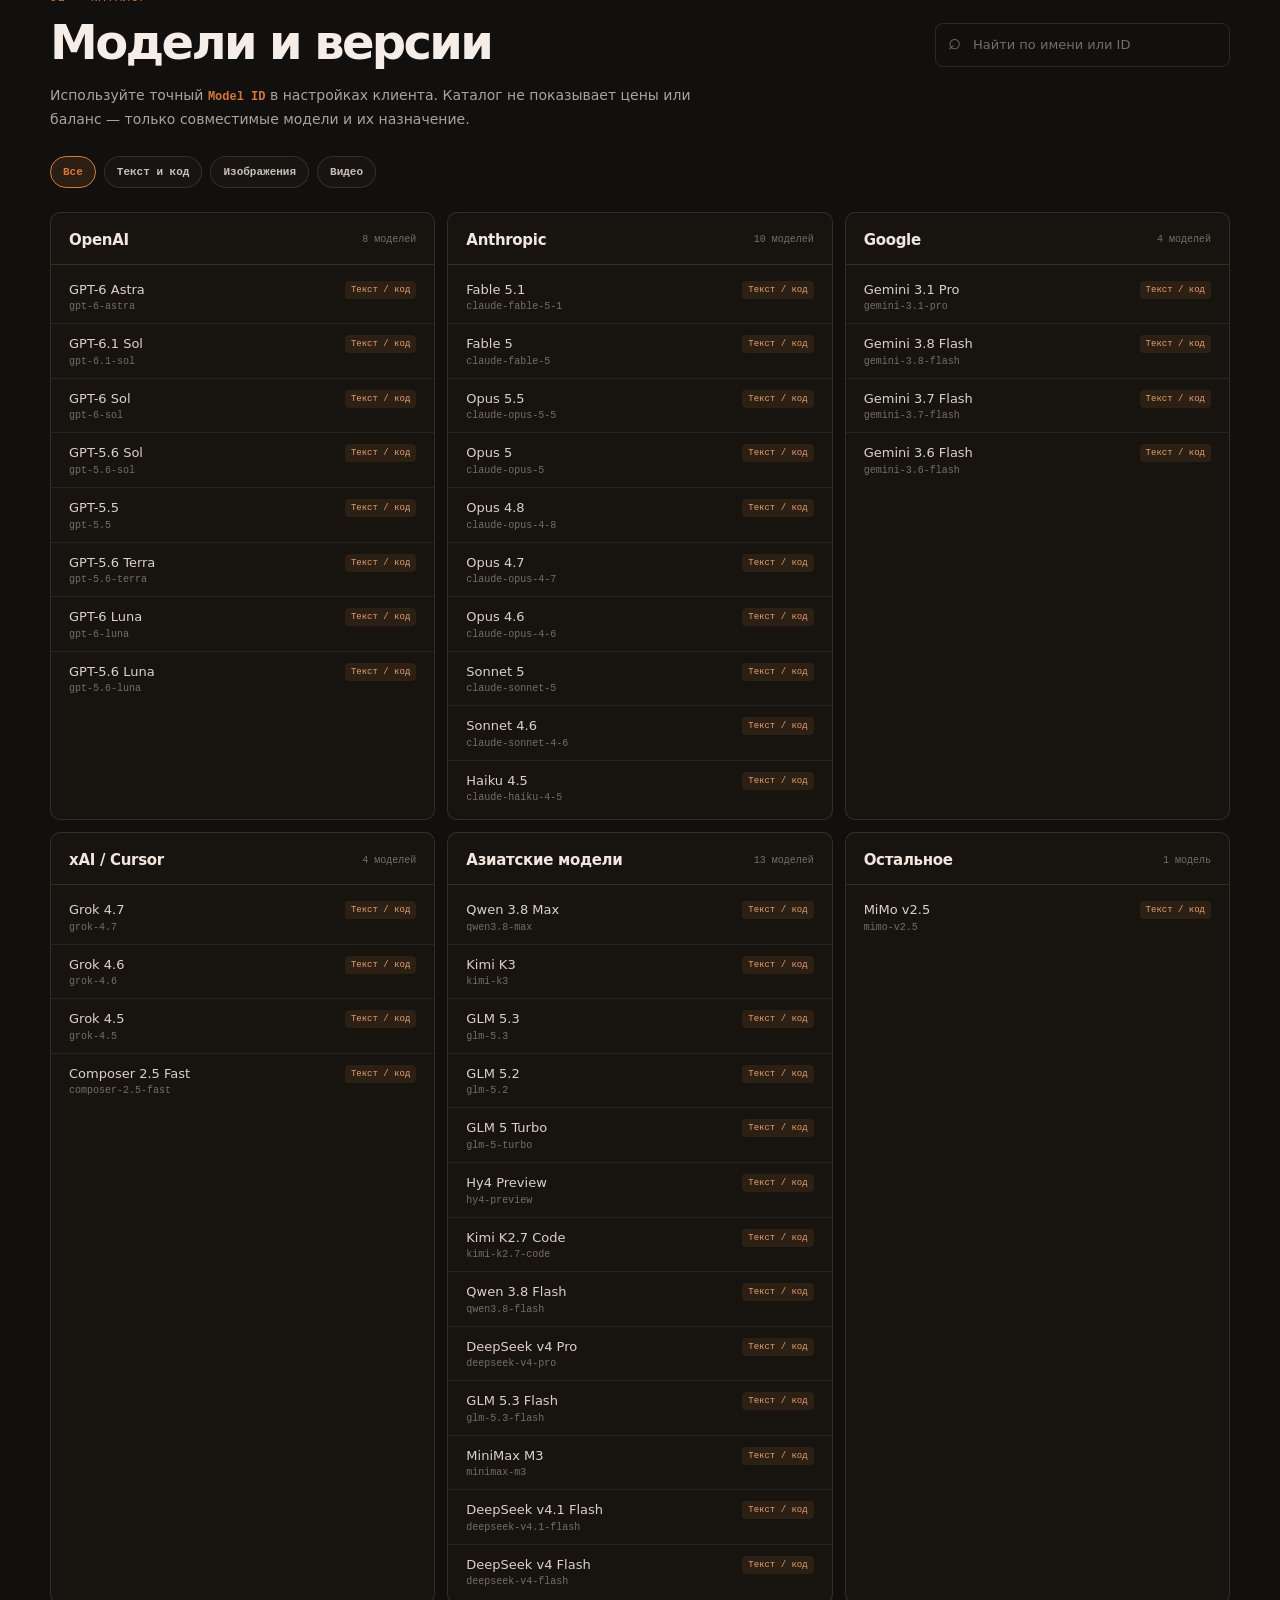
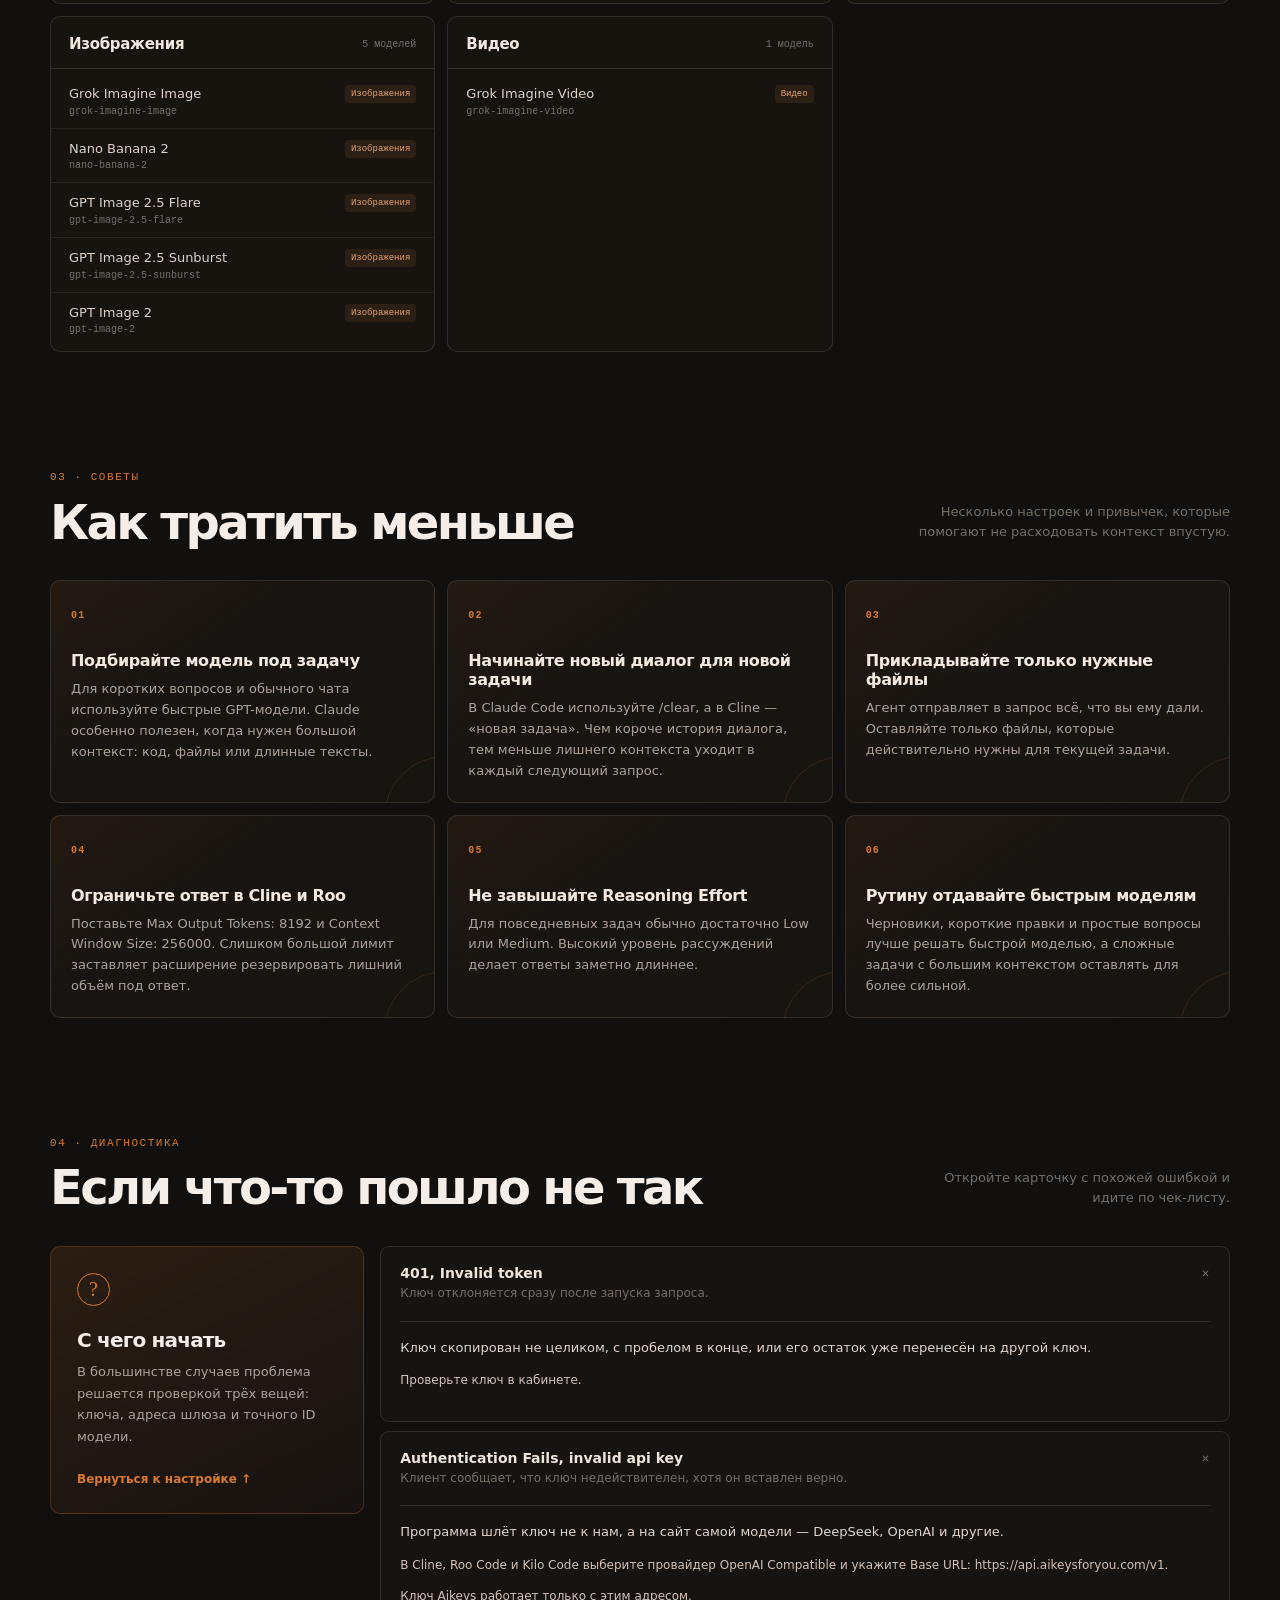
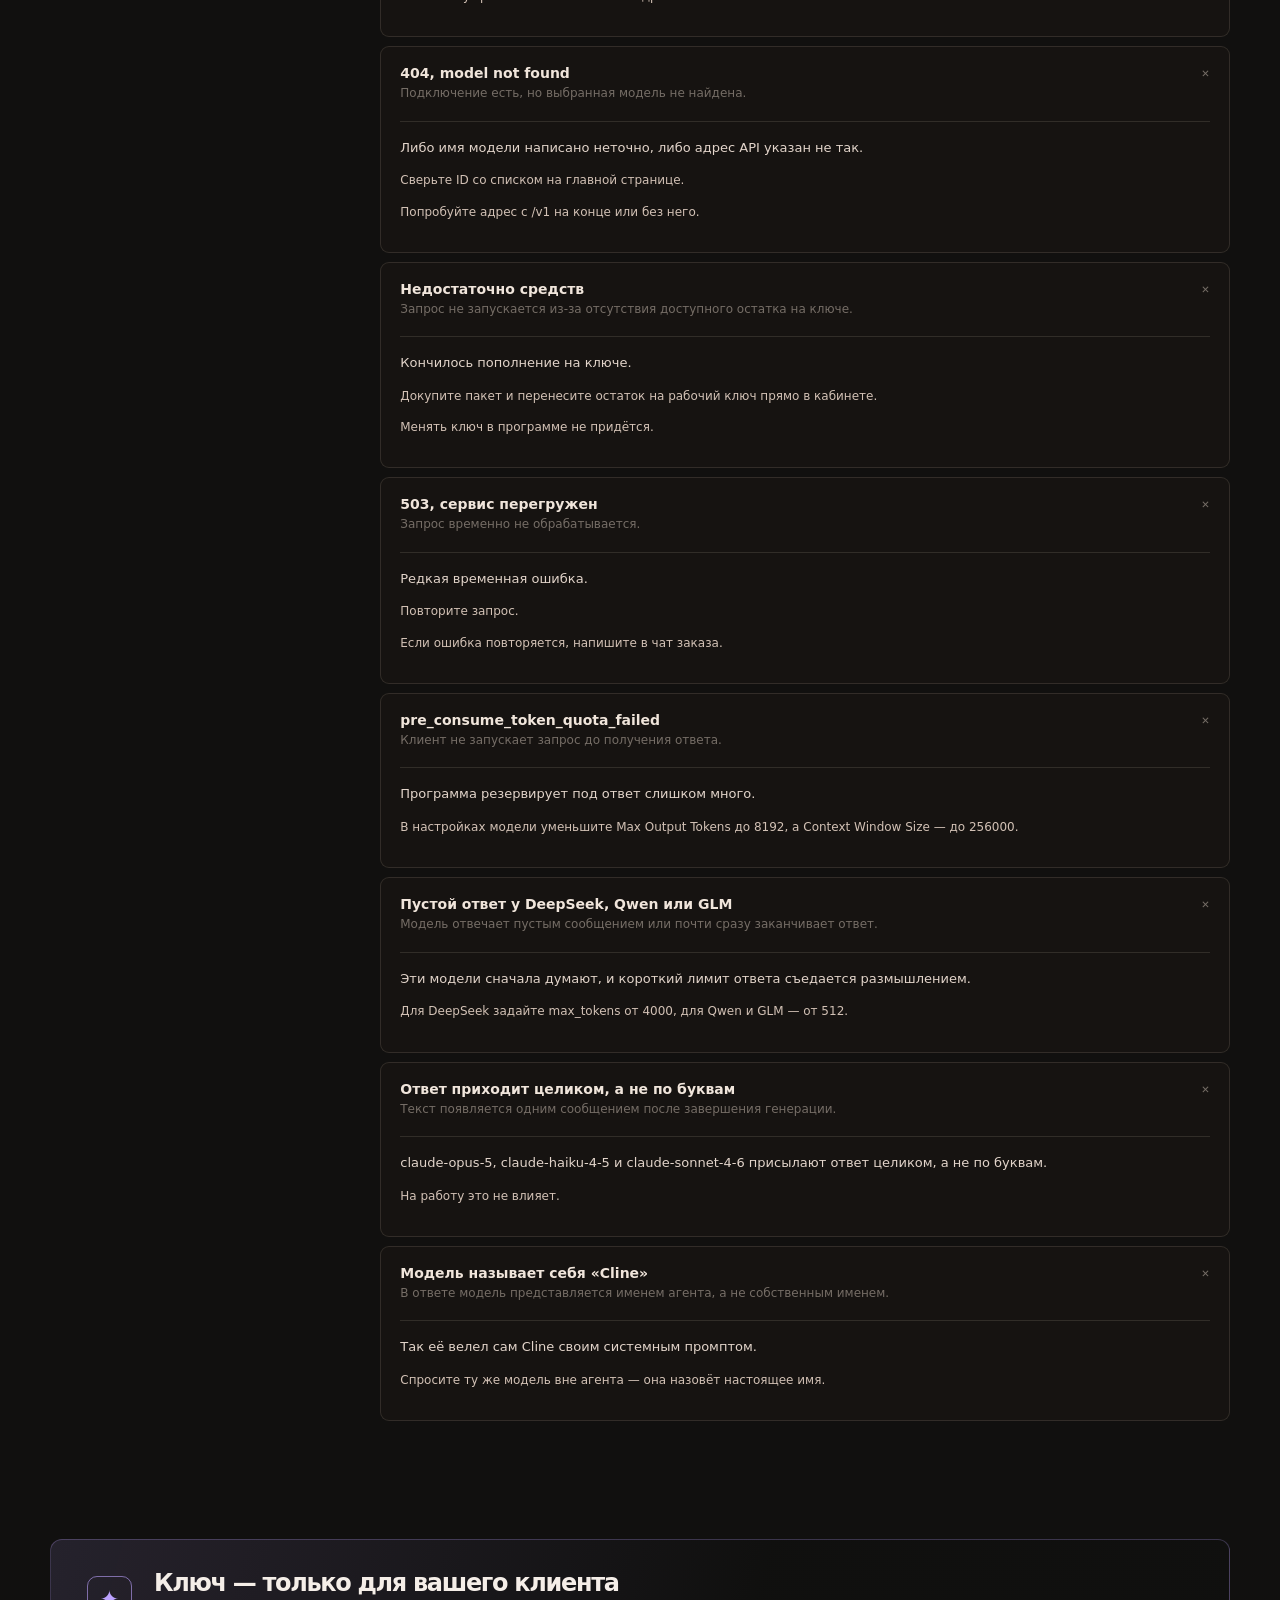
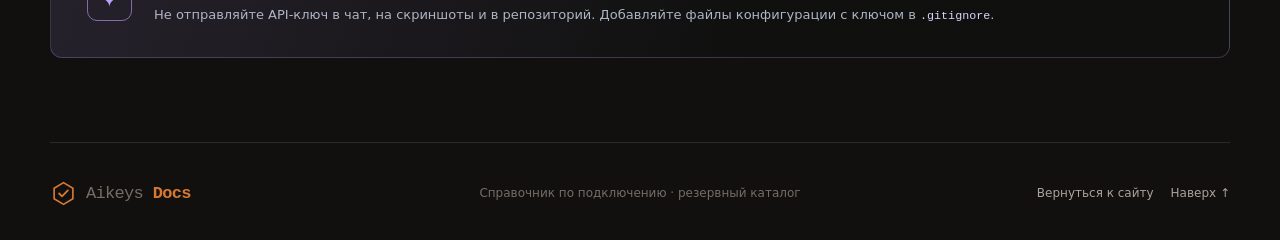
==== commit 0114e497: "Add files via upload" ====
--- a/admin/index.html
+++ b/admin/index.html
@@ -8,7 +8,7 @@
     <title>Aikeys Docs — редактирование</title>
     <link id="site-favicon" rel="icon" href="../site-icon.svg" type="image/svg+xml" />
     <link rel="stylesheet" href="../styles.css" />
-    <link rel="stylesheet" href="./admin-mode.css" />
+    <link rel="stylesheet" href="./admin-mode.css?v=20261018-inline2" />
   </head>
   <body>
     <a class="skip-link" href="#setup">Перейти к инструкции</a>
@@ -168,9 +168,9 @@
     <template id="loading-guide">
       <div class="guide-loading"><span></span><span></span><span></span></div>
     </template>
-    <script src="../site-config.js?v=20261018-editor"></script>
-    <script src="../catalog-seed.js?v=20261018-editor"></script>
-    <script src="../app.js?v=20261018-editor" defer></script>
-    <script src="./admin-mode.js?v=20261018-editor" defer></script>
+    <script src="../site-config.js?v=20261018-inline"></script>
+    <script src="../catalog-seed.js?v=20261018-inline"></script>
+    <script src="../app.js?v=20261018-inline" defer></script>
+    <script src="./admin-mode.js?v=20261018-inline" defer></script>
   </body>
 </html>
--- a/admin/admin-mode.css
+++ b/admin/admin-mode.css
@@ -1,29 +1,365 @@
-.admin-mode { position: fixed; right: 20px; bottom: 20px; z-index: 100; font-family: Inter, ui-sans-serif, system-ui, -apple-system, BlinkMacSystemFont, "Segoe UI", sans-serif; }
-.admin-mode__toggle { min-height: 46px; padding: 0 17px; border: 1px solid rgba(216,121,50,.7); border-radius: 9px; color: #1b110a; background: #d87932; box-shadow: 0 13px 32px rgba(0,0,0,.36); font-size: 13px; font-weight: 800; }
-.admin-mode__toggle:hover { background: #eb9659; }
-.admin-mode__drawer { position: fixed; inset: 0 0 0 auto; display: flex; flex-direction: column; width: min(595px, 100vw); min-height: 100vh; padding: 25px; overflow: auto; border-left: 1px solid rgba(244,225,205,.14); color: var(--ink); background: #171310; box-shadow: -24px 0 70px rgba(0,0,0,.45); transform: translateX(103%); transition: transform .22s ease; }
-.admin-mode.is-open .admin-mode__drawer { transform: translateX(0); }
-.admin-mode.is-open .admin-mode__toggle { opacity: 0; pointer-events: none; }
-.admin-mode__head { display: flex; align-items: flex-start; justify-content: space-between; gap: 16px; margin-bottom: 18px; }
-.admin-mode__eyebrow { margin: 0 0 6px; color: var(--accent); font-family: ui-monospace, SFMono-Regular, Menlo, Consolas, monospace; font-size: 10px; font-weight: 750; letter-spacing: .13em; text-transform: uppercase; }
-.admin-mode__account { display: block; max-width: 460px; color: #e3d5ca; font-size: 12px; overflow-wrap: anywhere; }
-.admin-mode__close { display: grid; flex: 0 0 auto; width: 33px; height: 33px; place-items: center; padding: 0; border: 1px solid var(--line); border-radius: 7px; color: var(--muted); background: transparent; font-size: 23px; line-height: 1; }
-.admin-mode__close:hover { border-color: var(--line-strong); color: var(--accent); }
-.admin-mode__title { margin: 0 0 12px; color: #f8efe8; font-size: 28px; letter-spacing: -.045em; line-height: 1.08; }
-.admin-mode__lead { margin: 0 0 20px; color: var(--muted); font-size: 13px; line-height: 1.62; }
-.admin-mode__login { display: grid; gap: 13px; }
-.admin-mode__login label { display: grid; gap: 7px; color: var(--subtle); font-family: ui-monospace, SFMono-Regular, Menlo, Consolas, monospace; font-size: 10px; font-weight: 750; letter-spacing: .1em; text-transform: uppercase; }
-.admin-mode__login input { width: 100%; height: 43px; padding: 0 12px; border: 1px solid var(--line); border-radius: 8px; outline: none; color: var(--ink); background: #100d0b; font-family: inherit; font-size: 14px; letter-spacing: normal; text-transform: none; }
-.admin-mode__login input:focus, .admin-mode__source:focus { border-color: var(--accent); box-shadow: 0 0 0 3px rgba(216,121,50,.12); }
-.admin-mode__primary, .admin-mode__quiet { min-height: 39px; padding: 0 12px; border-radius: 7px; font-family: inherit; font-size: 12px; font-weight: 800; }
-.admin-mode__primary { border: 1px solid var(--accent); color: #1b110a; background: var(--accent); }.admin-mode__primary:hover { background: #ea975c; }
-.admin-mode__quiet { border: 1px solid var(--line); color: #d7c9bf; background: rgba(255,255,255,.025); }.admin-mode__quiet:hover { border-color: var(--line-strong); color: var(--accent); }
-.admin-mode__actions { display: grid; grid-template-columns: 1fr 1fr; gap: 8px; margin-bottom: 15px; }.admin-mode__actions .admin-mode__primary { grid-column: 1 / -1; }
-.admin-mode__source-label { display: grid; flex: 1 1 auto; min-height: 420px; gap: 8px; color: var(--subtle); font-family: ui-monospace, SFMono-Regular, Menlo, Consolas, monospace; font-size: 10px; font-weight: 750; letter-spacing: .1em; text-transform: uppercase; }
-.admin-mode__source { width: 100%; min-height: 420px; height: 100%; padding: 14px; border: 1px solid var(--line); border-radius: 8px; outline: none; color: #f0ded1; background: #0f0c0a; font-family: ui-monospace, SFMono-Regular, Menlo, Consolas, monospace; font-size: 11px; font-weight: 500; line-height: 1.55; resize: vertical; tab-size: 2; white-space: pre; }
-.admin-mode__note { margin: 14px 0 0; color: var(--subtle); font-size: 11px; line-height: 1.55; }.admin-mode__note code { color: #f4d0b8; }
-.admin-mode__status { min-height: 20px; margin: 13px 0 0; color: var(--muted); font-size: 12px; line-height: 1.45; }.admin-mode__status.is-error { color: #f09588; }.admin-mode__status.is-success { color: #eea36b; }
-
-@media (max-width: 620px) {
-  .admin-mode { right: 12px; bottom: 12px; }.admin-mode__drawer { padding: 18px; }.admin-mode__title { font-size: 24px; }.admin-mode__source-label, .admin-mode__source { min-height: 360px; }
-}
+.admin-mode {
+  font-family: Inter, ui-sans-serif, system-ui, -apple-system, BlinkMacSystemFont, "Segoe UI", sans-serif;
+}
+
+.admin-mode__toggle {
+  position: fixed;
+  right: 20px;
+  bottom: 20px;
+  z-index: 100;
+  border: 1px solid rgba(236, 142, 59, 0.62);
+  border-radius: 999px;
+  padding: 12px 18px;
+  color: #1b100a;
+  background: #d87932;
+  box-shadow: 0 12px 32px rgba(0, 0, 0, 0.34);
+  font: inherit;
+  font-weight: 800;
+  cursor: pointer;
+}
+
+.admin-mode__toggle:hover,
+.admin-mode__button--primary:hover {
+  background: #e58b42;
+}
+
+.admin-mode__login-overlay {
+  position: fixed;
+  inset: 0;
+  z-index: 120;
+  display: grid;
+  place-items: center;
+  padding: 18px;
+  background: rgba(6, 7, 7, 0.72);
+  backdrop-filter: blur(9px);
+}
+
+.admin-mode__login-overlay[hidden],
+.admin-mode__toolbar[hidden] {
+  display: none;
+}
+
+.admin-mode__login-card {
+  position: relative;
+  width: min(438px, 100%);
+  padding: 28px;
+  border: 1px solid rgba(255, 255, 255, 0.12);
+  border-radius: 18px;
+  color: #f4eee8;
+  background: #15120f;
+  box-shadow: 0 28px 90px rgba(0, 0, 0, 0.55);
+}
+
+.admin-mode__login-card h2 {
+  margin: 0 0 8px;
+  font-size: 24px;
+}
+
+.admin-mode__login-card p {
+  margin: 0 0 20px;
+  color: #b9aaa0;
+  line-height: 1.5;
+}
+
+.admin-mode__close {
+  position: absolute;
+  top: 12px;
+  right: 14px;
+  border: 0;
+  padding: 6px;
+  color: #c8bcb4;
+  background: transparent;
+  font-size: 22px;
+  line-height: 1;
+  cursor: pointer;
+}
+
+.admin-mode__field {
+  display: grid;
+  gap: 7px;
+  margin: 15px 0;
+  color: #e7ddd6;
+  font-size: 14px;
+  font-weight: 700;
+}
+
+.admin-mode__login {
+  display: grid;
+  gap: 15px;
+}
+
+.admin-mode__login label {
+  display: grid;
+  gap: 7px;
+  color: #e7ddd6;
+  font-size: 14px;
+  font-weight: 700;
+}
+
+.admin-mode__field input,
+.admin-mode__login input {
+  width: 100%;
+  box-sizing: border-box;
+  border: 1px solid #433831;
+  border-radius: 10px;
+  padding: 12px 13px;
+  color: #f7f0ea;
+  background: #0d0d0c;
+  font: inherit;
+}
+
+.admin-mode__field input:focus,
+.inline-code-editor:focus {
+  border-color: #d87932;
+  outline: 2px solid rgba(216, 121, 50, 0.2);
+}
+
+.admin-mode__actions {
+  display: flex;
+  flex-wrap: wrap;
+  gap: 10px;
+  margin-top: 20px;
+}
+
+.admin-mode .admin-mode__primary,
+.admin-mode .admin-mode__quiet {
+  border: 1px solid #514239;
+  border-radius: 10px;
+  padding: 10px 14px;
+  color: #efe4dc;
+  background: #27211d;
+  font: inherit;
+  font-weight: 750;
+  cursor: pointer;
+}
+
+.admin-mode .admin-mode__primary {
+  border-color: #d87932;
+  color: #211108;
+  background: #d87932;
+}
+
+.admin-mode .admin-mode__primary:hover {
+  background: #e58b42;
+}
+
+.admin-mode .admin-mode__quiet:hover {
+  border-color: #96755e;
+  background: #352b25;
+}
+
+.admin-mode .admin-mode__primary:disabled,
+.admin-mode .admin-mode__quiet:disabled {
+  cursor: wait;
+  opacity: 0.56;
+}
+
+.admin-mode__eyebrow {
+  margin-bottom: 7px !important;
+  color: #e9a970 !important;
+  font-size: 12px;
+  font-weight: 850;
+  letter-spacing: 0.1em;
+  text-transform: uppercase;
+}
+
+.admin-mode__note {
+  margin: 18px 0 0 !important;
+  color: #948379 !important;
+  font-size: 13px;
+}
+
+.admin-mode__button {
+  border: 1px solid #514239;
+  border-radius: 10px;
+  padding: 10px 14px;
+  color: #efe4dc;
+  background: #27211d;
+  font: inherit;
+  font-weight: 750;
+  cursor: pointer;
+}
+
+.admin-mode__button:disabled {
+  cursor: wait;
+  opacity: 0.56;
+}
+
+.admin-mode__button--primary {
+  border-color: #d87932;
+  color: #211108;
+  background: #d87932;
+}
+
+.admin-mode__button--danger {
+  border-color: rgba(218, 87, 69, 0.72);
+  color: #ffb7ab;
+}
+
+.admin-mode__status {
+  min-height: 20px;
+  margin: 15px 0 0;
+  color: #b7a79b;
+  font-size: 13px;
+  line-height: 1.4;
+}
+
+.admin-mode__status.is-error { color: #ff9689; }
+.admin-mode__status.is-success { color: #edb377; }
+
+.admin-mode__toolbar {
+  position: fixed;
+  z-index: 110;
+  top: 14px;
+  left: 50%;
+  display: flex;
+  align-items: center;
+  justify-content: center;
+  flex-wrap: wrap;
+  gap: 9px;
+  width: min(940px, calc(100% - 28px));
+  transform: translateX(-50%);
+  box-sizing: border-box;
+  padding: 10px 12px;
+  border: 1px solid rgba(216, 121, 50, 0.64);
+  border-radius: 14px;
+  color: #f7ede7;
+  background: rgba(22, 17, 13, 0.96);
+  box-shadow: 0 14px 42px rgba(0, 0, 0, 0.4);
+}
+
+.admin-mode__toolbar-title {
+  font-size: 14px;
+  font-weight: 850;
+  white-space: nowrap;
+}
+
+.admin-mode__toolbar .admin-mode__status {
+  flex: 1 1 210px;
+  min-height: 0;
+  margin: 0 4px;
+  text-align: center;
+}
+
+body.is-inline-editing {
+  scroll-padding-top: 82px;
+}
+
+body.is-inline-editing [data-edit-path] {
+  outline: 1px dashed rgba(216, 121, 50, 0.45);
+  outline-offset: 3px;
+  border-radius: 3px;
+  cursor: text;
+}
+
+body.is-inline-editing [data-edit-path]:hover,
+body.is-inline-editing [data-edit-path]:focus {
+  outline-color: #d87932;
+  background: rgba(216, 121, 50, 0.1);
+}
+
+body.is-inline-editing [data-edit-path]:focus {
+  outline-width: 2px;
+}
+
+.inline-code-editor {
+  display: block;
+  width: 100%;
+  min-height: 150px;
+  box-sizing: border-box;
+  margin: 12px 0 0;
+  border: 1px solid rgba(216, 121, 50, 0.42);
+  border-radius: 10px;
+  padding: 13px;
+  color: #f7eee8;
+  background: #0c0d0d;
+  font: 13px/1.55 ui-monospace, SFMono-Regular, Consolas, "Liberation Mono", monospace;
+  resize: vertical;
+}
+
+.inline-editor-action {
+  display: inline-flex;
+  align-items: center;
+  justify-content: center;
+  min-height: 29px;
+  margin: 9px 0 0;
+  border: 1px dashed rgba(216, 121, 50, 0.68);
+  border-radius: 7px;
+  padding: 4px 8px;
+  color: #f0ad75;
+  background: rgba(216, 121, 50, 0.07);
+  font: 700 12px/1.1 Inter, ui-sans-serif, system-ui, sans-serif;
+  cursor: pointer;
+}
+
+.inline-editor-action:hover {
+  border-style: solid;
+  color: #211108;
+  background: #d87932;
+}
+
+.inline-editor-action[data-inline-action^="remove"] {
+  border-color: rgba(218, 87, 69, 0.7);
+  color: #ffaaa0;
+}
+
+.inline-editor-action[data-inline-action^="remove"]:hover {
+  border-color: #cf5848;
+  color: #fff4f2;
+  background: #b94438;
+}
+
+.inline-editable-row {
+  display: flex;
+  align-items: flex-start;
+  gap: 9px;
+}
+
+.inline-editable-row > :first-child {
+  flex: 1 1 auto;
+}
+
+.inline-editable-row > .inline-editor-action {
+  flex: 0 0 auto;
+  margin-top: 0;
+}
+
+.guide-fields-wrap {
+  display: grid;
+  gap: 7px;
+}
+
+.inline-editable-note {
+  display: block;
+  margin-top: 13px;
+  color: #d9cec5;
+  line-height: 1.55;
+}
+
+.errors__item .inline-editor-action,
+.models__group .inline-editor-action,
+.savings .inline-editor-action,
+.guide__section .inline-editor-action {
+  margin-right: 8px;
+}
+
+@media (max-width: 640px) {
+  .admin-mode__login-card {
+    padding: 23px 20px;
+  }
+
+  .admin-mode__toolbar {
+    top: 8px;
+    width: calc(100% - 16px);
+  }
+
+  .admin-mode__toolbar .admin-mode__status {
+    order: 3;
+    flex-basis: 100%;
+  }
+
+  .admin-mode__toggle {
+    right: 12px;
+    bottom: 12px;
+  }
+}
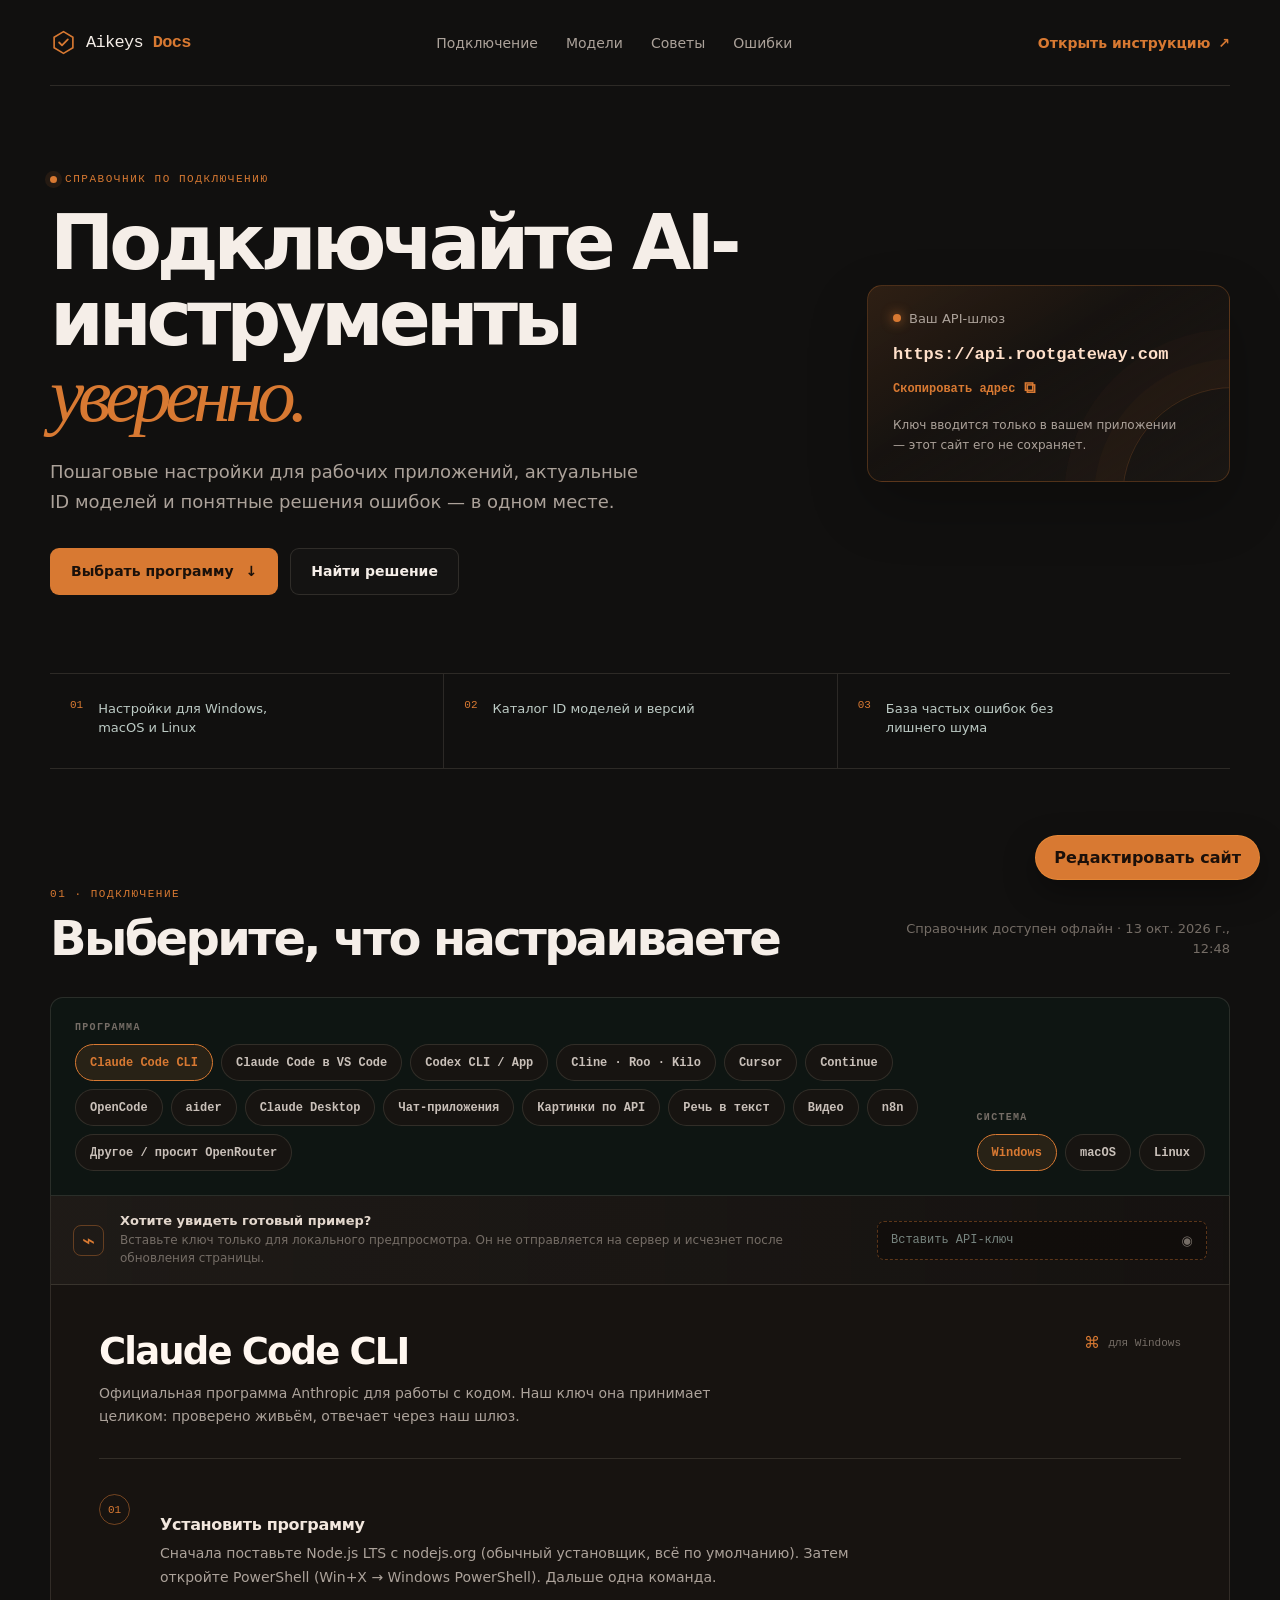
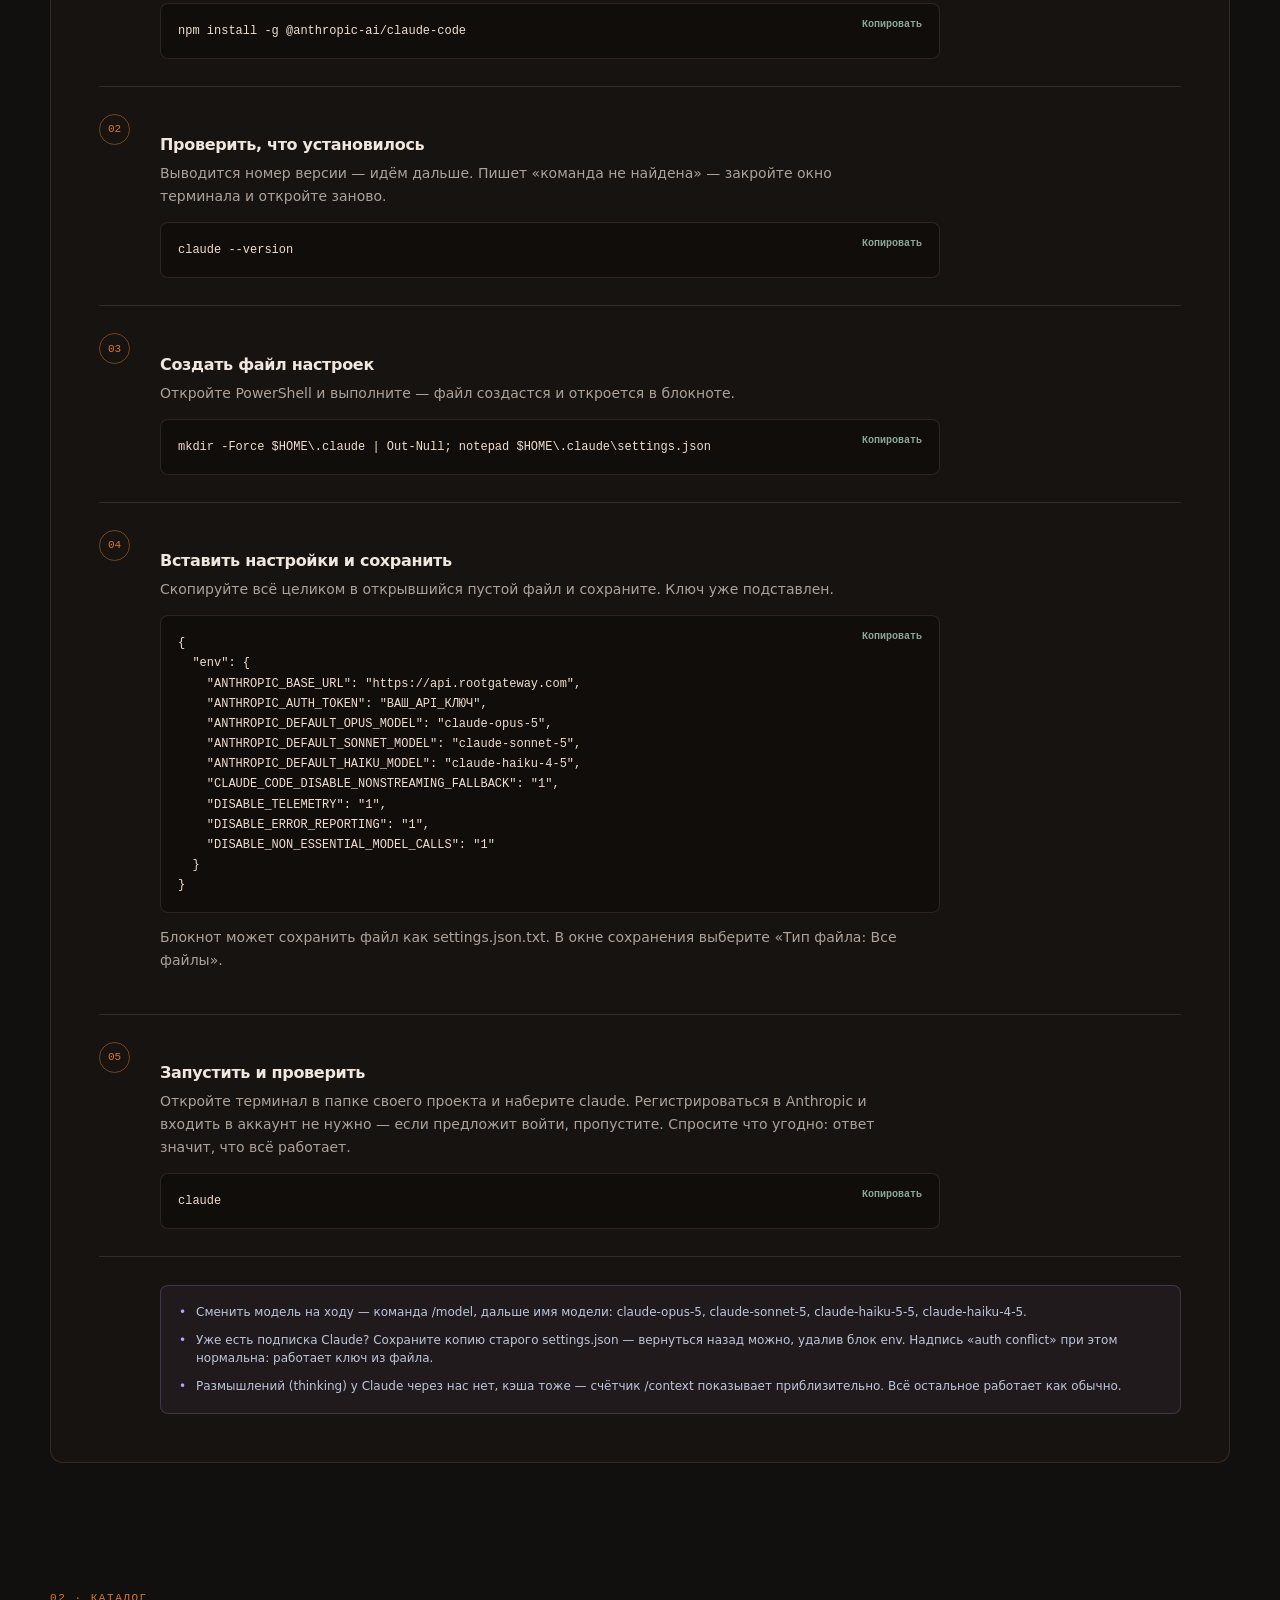
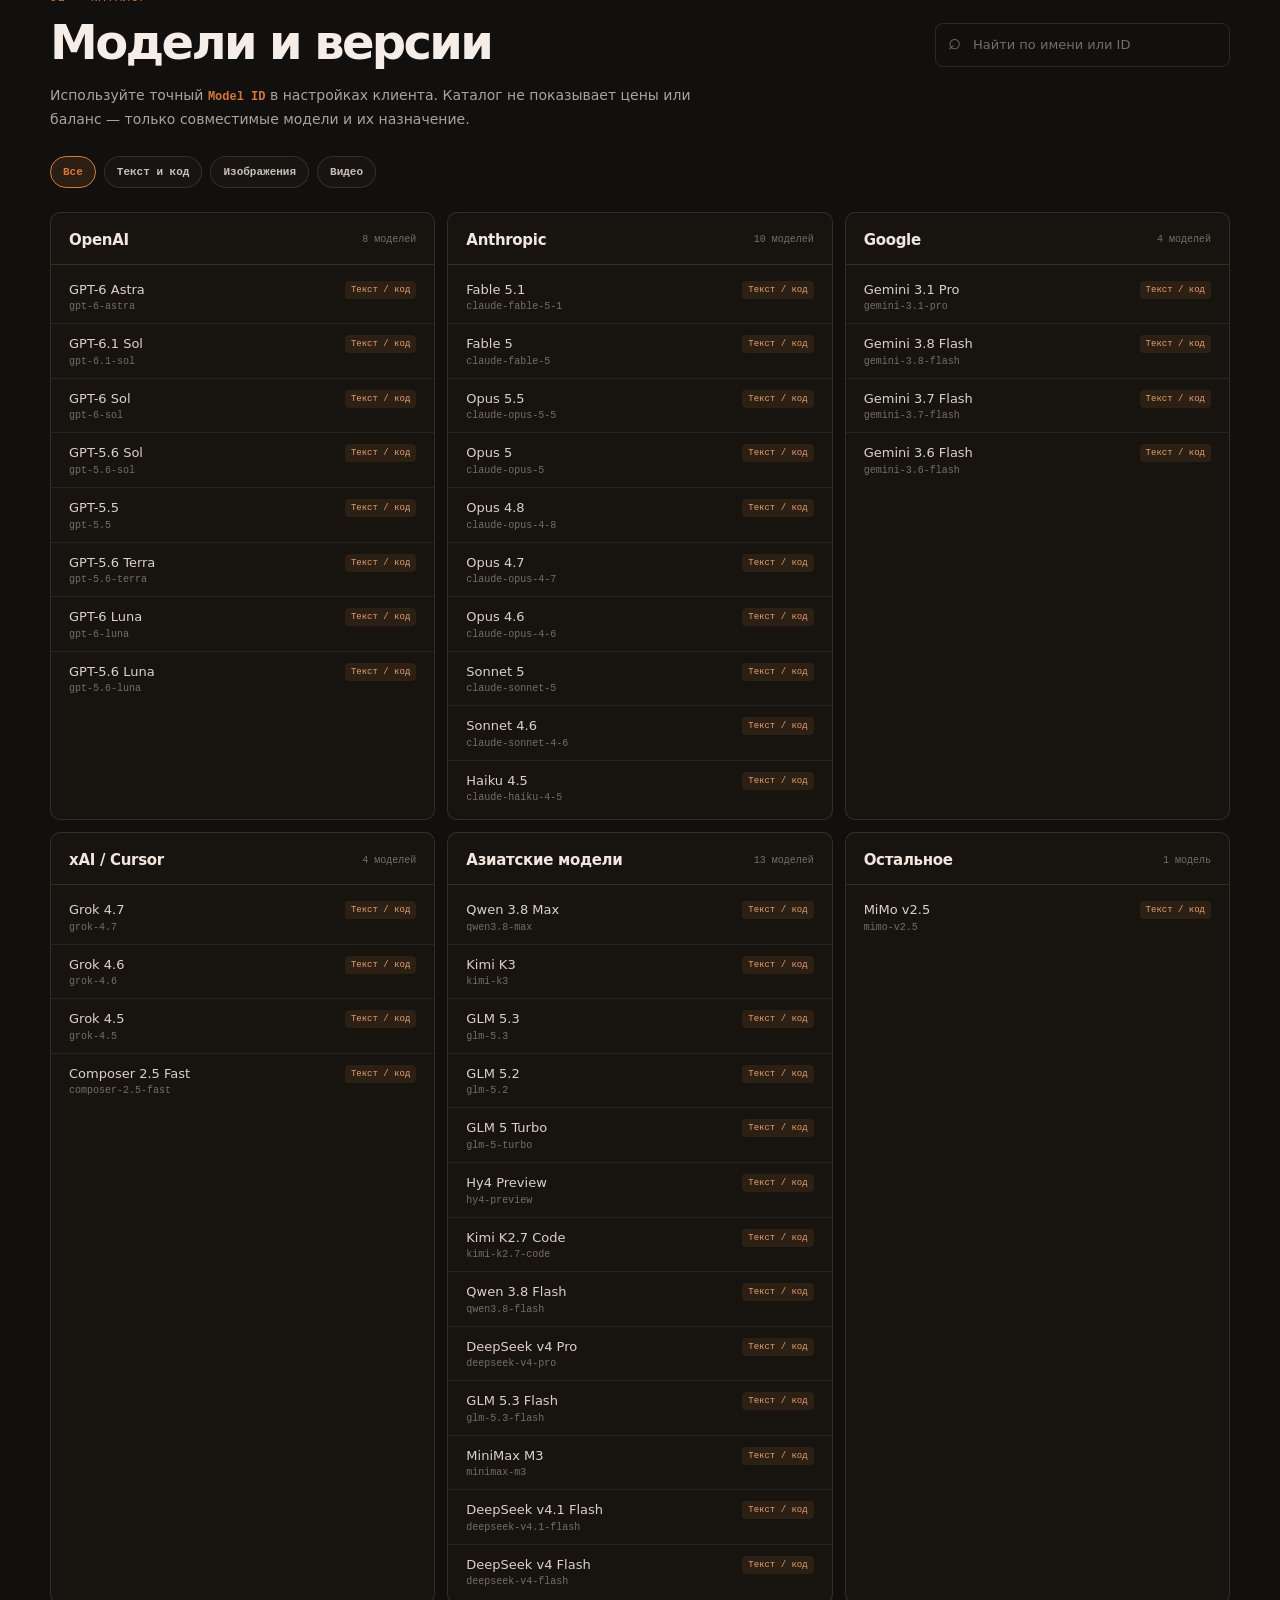
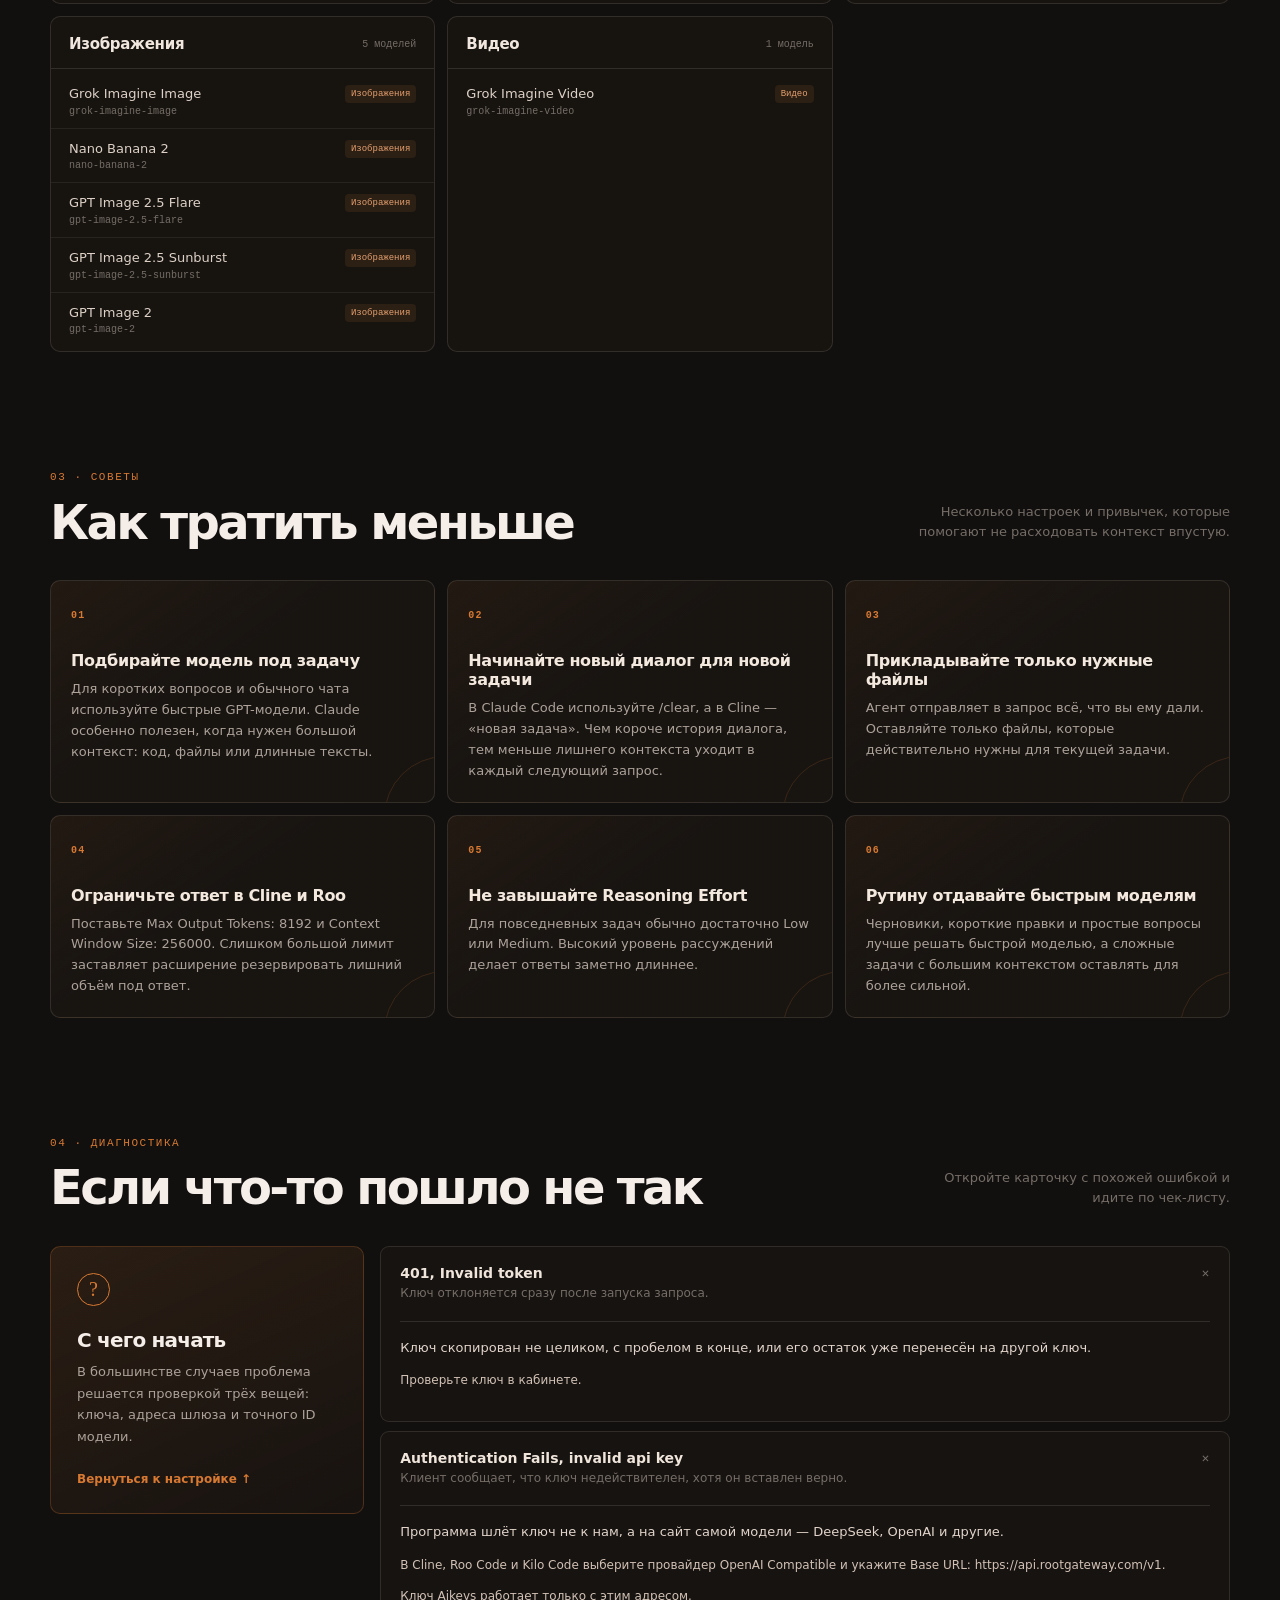
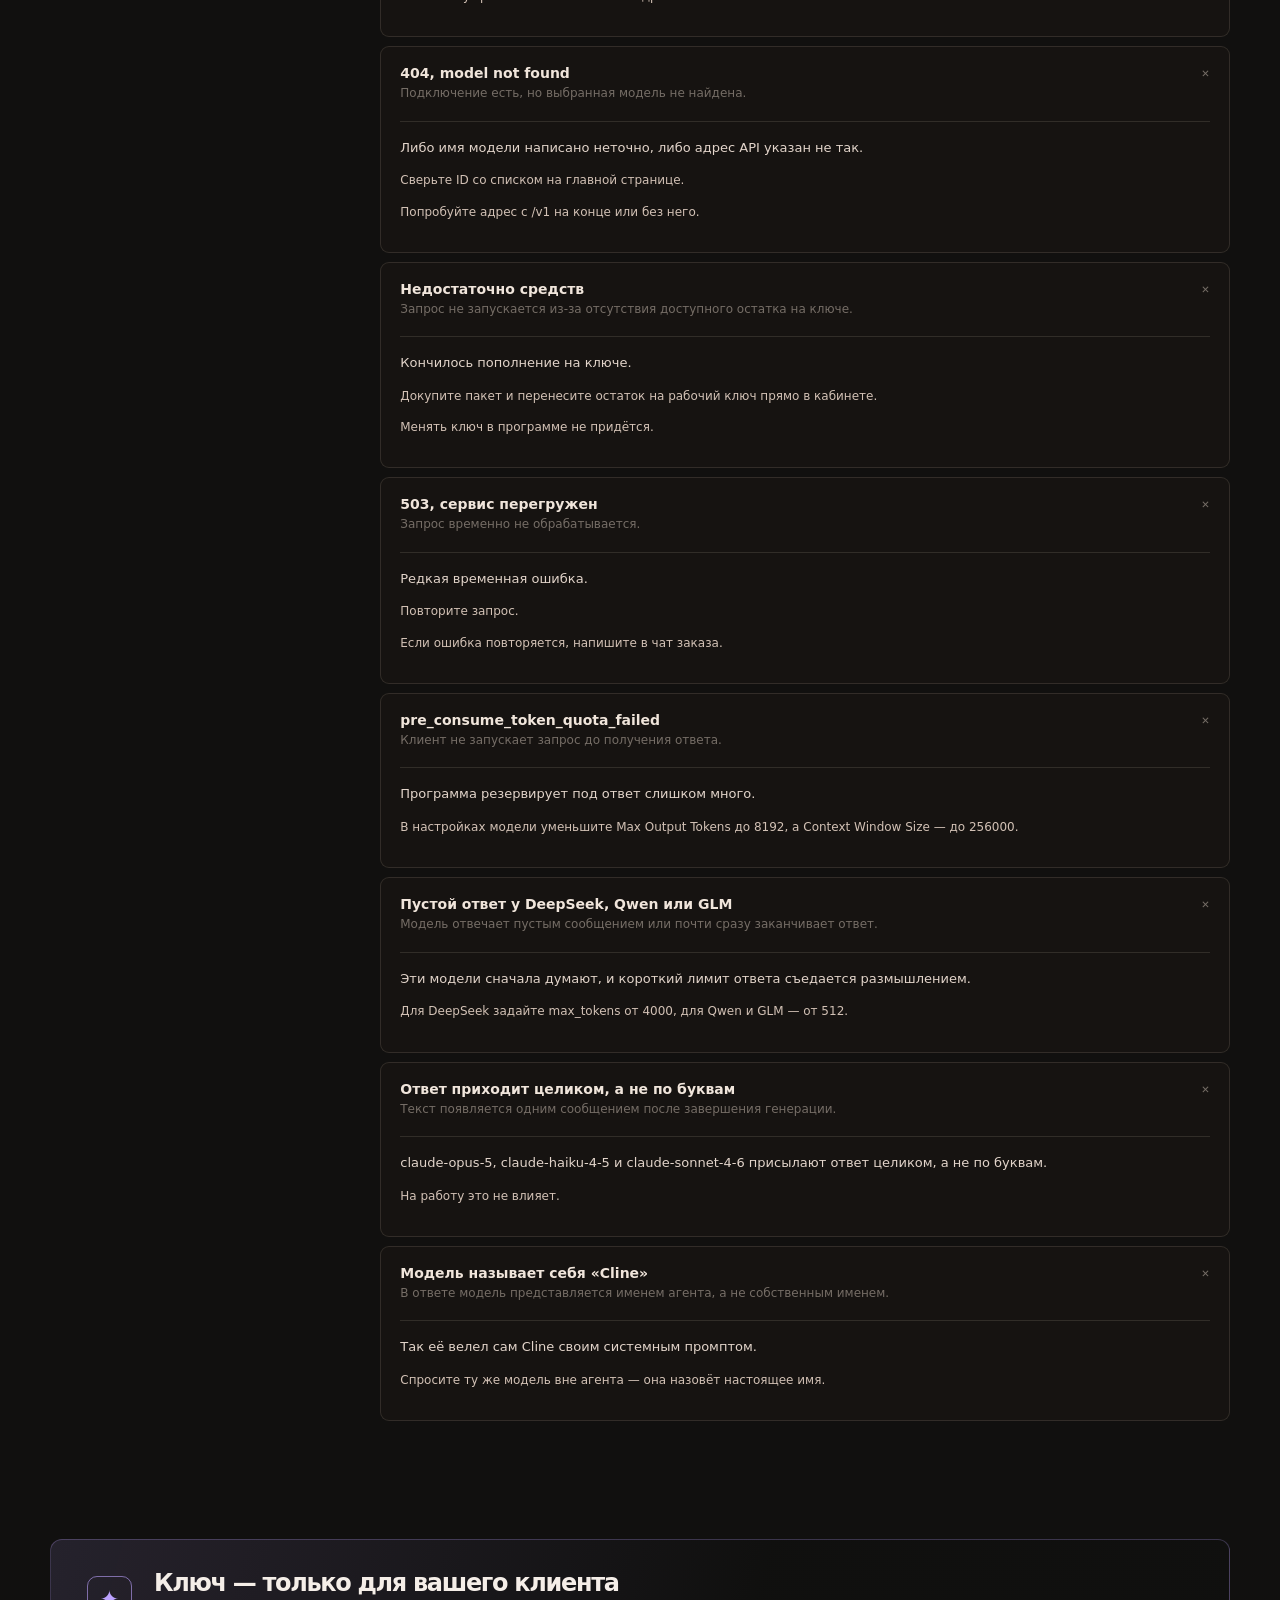
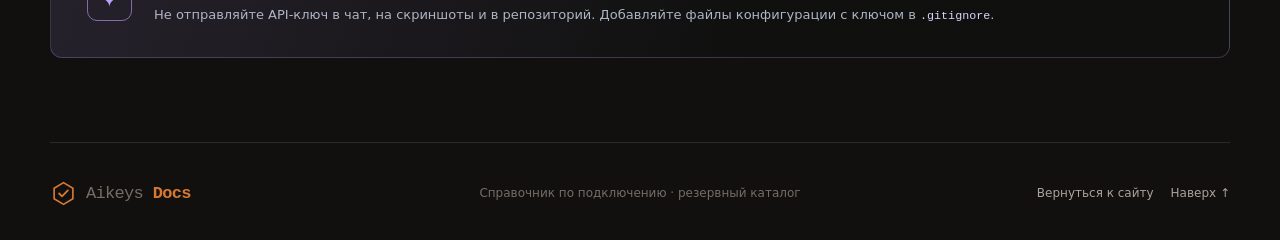
==== commit 07f167b1: "Add files via upload" ====
--- a/admin/index.html
+++ b/admin/index.html
@@ -4,11 +4,11 @@
     <meta charset="UTF-8" />
     <meta name="viewport" content="width=device-width, initial-scale=1.0" />
     <meta name="theme-color" content="#0a1111" />
-    <meta name="description" content="Справочник по подключению AI-инструментов через api.aikeysforyou.com" />
+    <meta name="description" content="Справочник по подключению AI-инструментов через api.rootgateway.com" />
     <title>Aikeys Docs — редактирование</title>
     <link id="site-favicon" rel="icon" href="../site-icon.svg" type="image/svg+xml" />
     <link rel="stylesheet" href="../styles.css" />
-    <link rel="stylesheet" href="./admin-mode.css?v=20261018-inline2" />
+    <link rel="stylesheet" href="./admin-mode.css?v=20261020-rootgateway" />
   </head>
   <body>
     <a class="skip-link" href="#setup">Перейти к инструкции</a>
@@ -46,7 +46,7 @@
             <span class="status-lamp"></span>
             <span data-ui="gatewayHeading">Ваш API-шлюз</span>
           </div>
-          <code id="gateway-url">https://api.aikeysforyou.com</code>
+          <code id="gateway-url">https://api.rootgateway.com</code>
           <button class="copy-line" type="button" data-copy-target="#gateway-url">
             <span data-ui="gatewayCopy">Скопировать адрес</span><span class="copy-icon" aria-hidden="true">⧉</span>
           </button>
@@ -168,9 +168,9 @@
     <template id="loading-guide">
       <div class="guide-loading"><span></span><span></span><span></span></div>
     </template>
-    <script src="../site-config.js?v=20261018-inline"></script>
-    <script src="../catalog-seed.js?v=20261018-inline"></script>
-    <script src="../app.js?v=20261018-inline" defer></script>
-    <script src="./admin-mode.js?v=20261018-inline" defer></script>
+    <script src="../site-config.js?v=20261020-rootgateway"></script>
+    <script src="../catalog-seed.js?v=20261020-rootgateway"></script>
+    <script src="../app.js?v=20261020-rootgateway" defer></script>
+    <script src="./admin-mode.js?v=20261020-rootgateway" defer></script>
   </body>
 </html>
--- a/styles.css
+++ b/styles.css
@@ -106,6 +106,7 @@
 
 .guide-card { min-height: 390px; padding: clamp(26px, 4vw, 48px); border: 1px solid var(--line); border-top: 0; border-radius: 0 0 13px 13px; background: #171310; }
 .guide-header { display: grid; grid-template-columns: minmax(0, 1fr) auto; gap: 32px; align-items: start; padding-bottom: 30px; border-bottom: 1px solid var(--line); }
+.guide-header__aside { display: grid; justify-items: end; gap: 8px; }
 .guide-header h3 { margin-bottom: 10px; color: #fff7f0; font-size: clamp(25px, 3.5vw, 37px); letter-spacing: -.05em; line-height: 1.05; }
 .guide-header p { max-width: 640px; margin-bottom: 0; color: var(--muted); font-size: 14px; line-height: 1.65; }
 .guide-meta { display: flex; align-items: center; gap: 8px; color: var(--subtle); font-family: ui-monospace, SFMono-Regular, Menlo, Consolas, monospace; font-size: 11px; white-space: nowrap; }
@@ -148,6 +149,7 @@
 .models-grid { display: grid; grid-template-columns: repeat(3, minmax(0, 1fr)); gap: 12px; }
 .provider-card { overflow: hidden; border: 1px solid var(--line); border-radius: 10px; background: rgba(28,23,19,.62); }
 .provider-card__header { display: flex; align-items: center; justify-content: space-between; gap: 16px; padding: 18px 18px 15px; border-bottom: 1px solid var(--line); }
+.provider-card__meta { display: flex; flex-wrap: wrap; justify-content: flex-end; gap: 6px; }
 .provider-card__header h3 { margin: 0; color: #f1e7de; font-size: 15px; letter-spacing: -.02em; }
 .provider-card__header span { color: var(--subtle); font-family: ui-monospace, SFMono-Regular, Menlo, Consolas, monospace; font-size: 10px; }
 .model-rows { list-style: none; margin: 0; padding: 5px 0; }
--- a/admin/admin-mode.css
+++ b/admin/admin-mode.css
@@ -309,6 +309,24 @@
   background: #b94438;
 }
 
+.inline-editor-state {
+  display: inline-flex;
+  align-items: center;
+  min-height: 24px;
+  border: 1px solid rgba(216, 121, 50, 0.35);
+  border-radius: 999px;
+  padding: 3px 8px;
+  color: #efb27b;
+  background: rgba(216, 121, 50, 0.08);
+  font: 700 10px/1 Inter, ui-sans-serif, system-ui, sans-serif;
+  white-space: nowrap;
+}
+
+.is-editor-hidden {
+  opacity: 0.62;
+  box-shadow: inset 0 0 0 1px rgba(216, 121, 50, 0.26);
+}
+
 .inline-editable-row {
   display: flex;
   align-items: flex-start;
